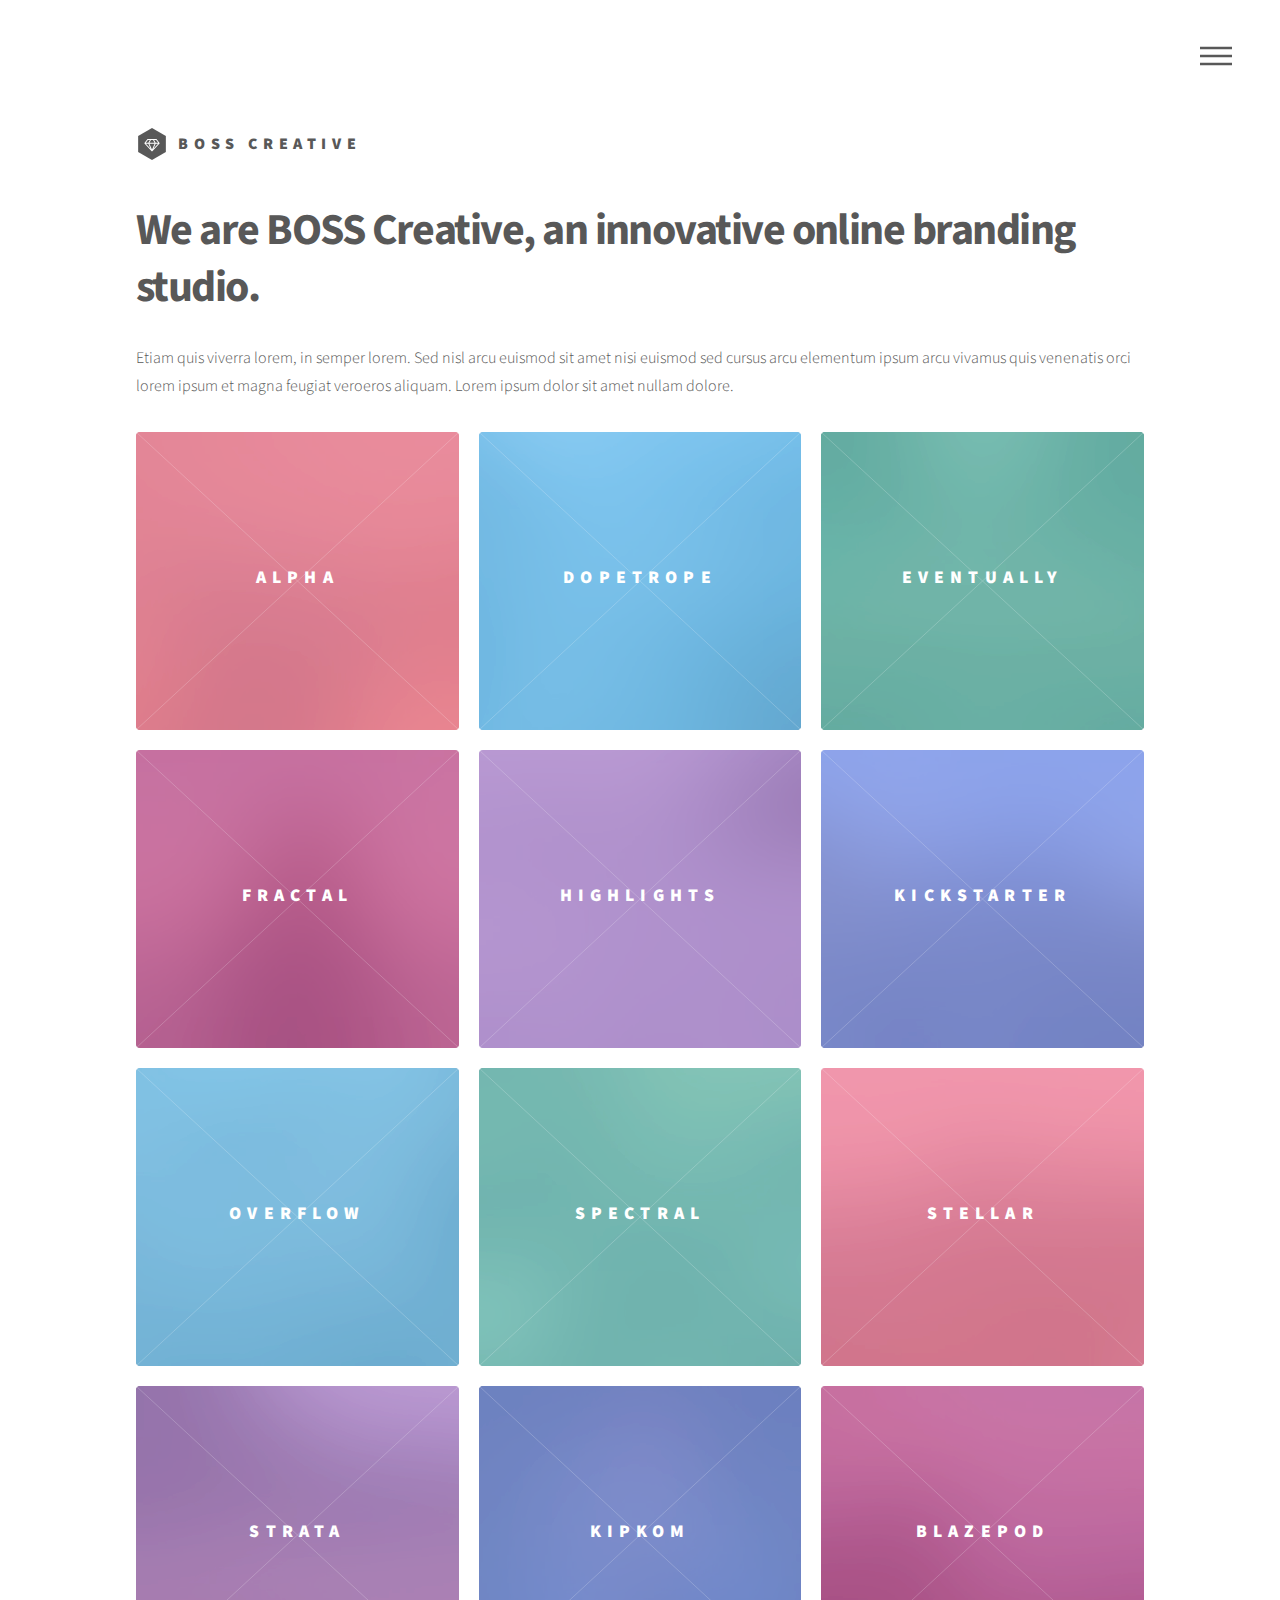
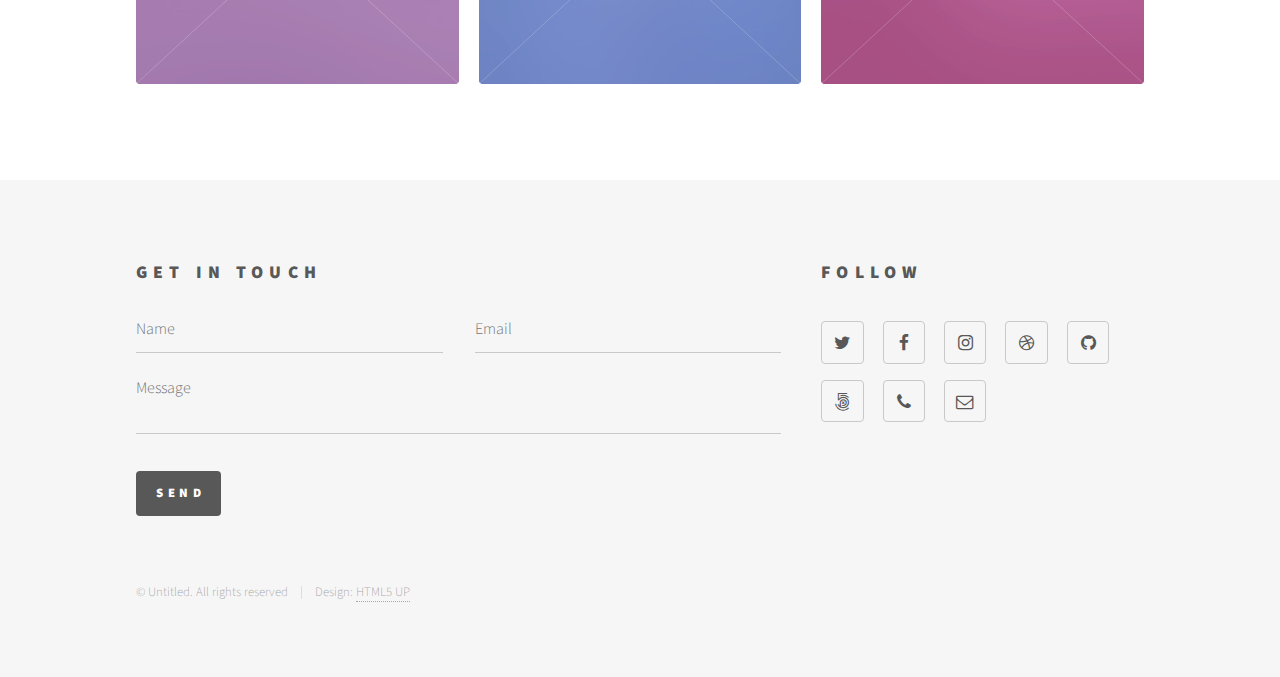
==== public/index.html @ 78ffbe50 "boss" ====
<!DOCTYPE HTML>
<!--
	Phantom by HTML5 UP
	html5up.net | @ajlkn
	Free for personal and commercial use under the CCA 3.0 license (html5up.net/license)
-->
<html>
	<head>
		<title>Phantom by HTML5 UP</title>
		<meta charset="utf-8" />
		<meta name="viewport" content="width=device-width, initial-scale=1" />
		<!--[if lte IE 8]><script src="assets/js/ie/html5shiv.js"></script><![endif]-->
		<link rel="stylesheet" href="assets/css/main.css" />
		<!--[if lte IE 9]><link rel="stylesheet" href="assets/css/ie9.css" /><![endif]-->
		<!--[if lte IE 8]><link rel="stylesheet" href="assets/css/ie8.css" /><![endif]-->
	</head>
	<body>
		<!-- Wrapper -->
			<div id="wrapper">

				<!-- Header -->
					<header id="header">
						<div class="inner">

							<!-- Logo -->
								<a href="index.html" class="logo">
									<span class="symbol"><img src="images/logo.svg" alt="" /></span><span class="title">BOSS Creative</span>
								</a>

							<!-- Nav -->
								<nav>
									<ul>
										<li><a href="#menu">Menu</a></li>
									</ul>
								</nav>

						</div>
					</header>

				<!-- Menu -->
					<nav id="menu">
						<h2>Menu</h2>
						<ul>
							<li><a href="index.html">Home</a></li>
							<li><a href="generic.html">Ipsum veroeros</a></li>
							<li><a href="generic.html">Tempus etiam</a></li>
							<li><a href="generic.html">Consequat dolor</a></li>
							<li><a href="elements.html">Elements</a></li>
						</ul>
					</nav>

				<!-- Main -->
					<div id="main">
						<div class="inner">
							<header>
								<h1>We are BOSS Creative, an innovative online branding studio.</h1>
								<p>Etiam quis viverra lorem, in semper lorem. Sed nisl arcu euismod sit amet nisi euismod sed cursus arcu elementum ipsum arcu vivamus quis venenatis orci lorem ipsum et magna feugiat veroeros aliquam. Lorem ipsum dolor sit amet nullam dolore.</p>
							</header>
							<section class="tiles">
								<article class="style1">
									<span class="image">
										<img src="images/pic01.jpg" alt="" />
									</span>
									<a href="alpha/index.html">
										<h2>Alpha</h2>
										<div class="content">
											<p>Sed nisl arcu euismod sit amet nisi lorem etiam dolor veroeros et feugiat.</p>
										</div>
									</a>
								</article>
								<article class="style2">
									<span class="image">
										<img src="images/pic02.jpg" alt="" />
									</span>
									<a href="dopetrope/index.html">
										<h2>Dopetrope</h2>
										<div class="content">
											<p>Sed nisl arcu euismod sit amet nisi lorem etiam dolor veroeros et feugiat.</p>
										</div>
									</a>
								</article>
								<article class="style3">
									<span class="image">
										<img src="images/pic03.jpg" alt="" />
									</span>
									<a href="eventually/index.html">
										<h2>Eventually</h2>
										<div class="content">
											<p>Sed nisl arcu euismod sit amet nisi lorem etiam dolor veroeros et feugiat.</p>
										</div>
									</a>
								</article>
								<article class="style4">
									<span class="image">
										<img src="images/pic04.jpg" alt="" />
									</span>
									<a href="fractal/index.html">
										<h2>Fractal</h2>
										<div class="content">
											<p>Sed nisl arcu euismod sit amet nisi lorem etiam dolor veroeros et feugiat.</p>
										</div>
									</a>
								</article>
								<article class="style5">
									<span class="image">
										<img src="images/pic05.jpg" alt="" />
									</span>
									<a href="highlights/index.html">
										<h2>Highlights</h2>
										<div class="content">
											<p>Sed nisl arcu euismod sit amet nisi lorem etiam dolor veroeros et feugiat.</p>
										</div>
									</a>
								</article>
								<article class="style6">
									<span class="image">
										<img src="images/pic06.jpg" alt="" />
									</span>
									<a href="jumpstart/index.html">
										<h2>Kickstarter</h2>
										<div class="content">
											<p>Sed nisl arcu euismod sit amet nisi lorem etiam dolor veroeros et feugiat.</p>
										</div>
									</a>
								</article>
								<article class="style2">
									<span class="image">
										<img src="images/pic07.jpg" alt="" />
									</span>
									<a href="overflow/index.html">
										<h2>Overflow</h2>
										<div class="content">
											<p>Sed nisl arcu euismod sit amet nisi lorem etiam dolor veroeros et feugiat.</p>
										</div>
									</a>
								</article>
								<article class="style3">
									<span class="image">
										<img src="images/pic08.jpg" alt="" />
									</span>
									<a href="spectral/index.html">
										<h2>Spectral</h2>
										<div class="content">
											<p>Sed nisl arcu euismod sit amet nisi lorem etiam dolor veroeros et feugiat.</p>
										</div>
									</a>
								</article>
								<article class="style1">
									<span class="image">
										<img src="images/pic09.jpg" alt="" />
									</span>
									<a href="stellar/index.html">
										<h2>Stellar</h2>
										<div class="content">
											<p>Sed nisl arcu euismod sit amet nisi lorem etiam dolor veroeros et feugiat.</p>
										</div>
									</a>
								</article>
								<article class="style5">
									<span class="image">
										<img src="images/pic10.jpg" alt="" />
									</span>
									<a href="strata/index.html">
										<h2>Strata</h2>
										<div class="content">
											<p>Sed nisl arcu euismod sit amet nisi lorem etiam dolor veroeros et feugiat.</p>
										</div>
									</a>
								</article>
								<article class="style6">
									<span class="image">
										<img src="images/pic11.jpg" alt="" />
									</span>
									<a href="http://www.kipkom.com">
										<h2>Kipkom</h2>
										<div class="content">
											<p>Sed nisl arcu euismod sit amet nisi lorem etiam dolor veroeros et feugiat.</p>
										</div>
									</a>
								</article>
								<article class="style4">
									<span class="image">
										<img src="images/pic12.jpg" alt="" />
									</span>
									<a href="http://www.blazepod.com">
										<h2>Blazepod</h2>
										<div class="content">
											<p>Sed nisl arcu euismod sit amet nisi lorem etiam dolor veroeros et feugiat.</p>
										</div>
									</a>
								</article>
							</section>
						</div>
					</div>

				<!-- Footer -->
					<footer id="footer">
						<div class="inner">
							<section>
								<h2>Get in touch</h2>
								<form method="post" action="#">
									<div class="field half first">
										<input type="text" name="name" id="name" placeholder="Name" />
									</div>
									<div class="field half">
										<input type="email" name="email" id="email" placeholder="Email" />
									</div>
									<div class="field">
										<textarea name="message" id="message" placeholder="Message"></textarea>
									</div>
									<ul class="actions">
										<li><input type="submit" value="Send" class="special" /></li>
									</ul>
								</form>
							</section>
							<section>
								<h2>Follow</h2>
								<ul class="icons">
									<li><a href="#" class="icon style2 fa-twitter"><span class="label">Twitter</span></a></li>
									<li><a href="#" class="icon style2 fa-facebook"><span class="label">Facebook</span></a></li>
									<li><a href="#" class="icon style2 fa-instagram"><span class="label">Instagram</span></a></li>
									<li><a href="#" class="icon style2 fa-dribbble"><span class="label">Dribbble</span></a></li>
									<li><a href="#" class="icon style2 fa-github"><span class="label">GitHub</span></a></li>
									<li><a href="#" class="icon style2 fa-500px"><span class="label">500px</span></a></li>
									<li><a href="#" class="icon style2 fa-phone"><span class="label">Phone</span></a></li>
									<li><a href="#" class="icon style2 fa-envelope-o"><span class="label">Email</span></a></li>
								</ul>
							</section>
							<ul class="copyright">
								<li>&copy; Untitled. All rights reserved</li><li>Design: <a href="http://html5up.net">HTML5 UP</a></li>
							</ul>
						</div>
					</footer>

			</div>

		<!-- Scripts -->
			<script src="assets/js/jquery.min.js"></script>
			<script src="assets/js/skel.min.js"></script>
			<script src="assets/js/util.js"></script>
			<!--[if lte IE 8]><script src="assets/js/ie/respond.min.js"></script><![endif]-->
			<script src="assets/js/main.js"></script>

	</body>
</html>
---- public/assets/css/main.css ----
@import url(font-awesome.min.css);
@import url("https://fonts.googleapis.com/css?family=Source+Sans+Pro:300,700,900");

/*
	Phantom by HTML5 UP
	html5up.net | @ajlkn
	Free for personal and commercial use under the CCA 3.0 license (html5up.net/license)
*/

/* Reset */

	html, body, div, span, applet, object, iframe, h1, h2, h3, h4, h5, h6, p, blockquote, pre, a, abbr, acronym, address, big, cite, code, del, dfn, em, img, ins, kbd, q, s, samp, small, strike, strong, sub, sup, tt, var, b, u, i, center, dl, dt, dd, ol, ul, li, fieldset, form, label, legend, table, caption, tbody, tfoot, thead, tr, th, td, article, aside, canvas, details, embed, figure, figcaption, footer, header, hgroup, menu, nav, output, ruby, section, summary, time, mark, audio, video {
		margin: 0;
		padding: 0;
		border: 0;
		font-size: 100%;
		font: inherit;
		vertical-align: baseline;
	}

	article, aside, details, figcaption, figure, footer, header, hgroup, menu, nav, section {
		display: block;
	}

	body {
		line-height: 1;
	}

	ol, ul {
		list-style: none;
	}

	blockquote, q {
		quotes: none;
	}

	blockquote:before, blockquote:after, q:before, q:after {
		content: '';
		content: none;
	}

	table {
		border-collapse: collapse;
		border-spacing: 0;
	}

	body {
		-webkit-text-size-adjust: none;
	}

/* Box Model */

	*, *:before, *:after {
		-moz-box-sizing: border-box;
		-webkit-box-sizing: border-box;
		box-sizing: border-box;
	}

/* Grid */

	.row {
		border-bottom: solid 1px transparent;
		-moz-box-sizing: border-box;
		-webkit-box-sizing: border-box;
		box-sizing: border-box;
	}

	.row > * {
		float: left;
		-moz-box-sizing: border-box;
		-webkit-box-sizing: border-box;
		box-sizing: border-box;
	}

	.row:after, .row:before {
		content: '';
		display: block;
		clear: both;
		height: 0;
	}

	.row.uniform > * > :first-child {
		margin-top: 0;
	}

	.row.uniform > * > :last-child {
		margin-bottom: 0;
	}

	.row.\30 \25 > * {
		padding: 0 0 0 0em;
	}

	.row.\30 \25 {
		margin: 0 0 -1px 0em;
	}

	.row.uniform.\30 \25 > * {
		padding: 0em 0 0 0em;
	}

	.row.uniform.\30 \25 {
		margin: 0em 0 -1px 0em;
	}

	.row > * {
		padding: 0 0 0 2em;
	}

	.row {
		margin: 0 0 -1px -2em;
	}

	.row.uniform > * {
		padding: 2em 0 0 2em;
	}

	.row.uniform {
		margin: -2em 0 -1px -2em;
	}

	.row.\32 00\25 > * {
		padding: 0 0 0 4em;
	}

	.row.\32 00\25 {
		margin: 0 0 -1px -4em;
	}

	.row.uniform.\32 00\25 > * {
		padding: 4em 0 0 4em;
	}

	.row.uniform.\32 00\25 {
		margin: -4em 0 -1px -4em;
	}

	.row.\31 50\25 > * {
		padding: 0 0 0 3em;
	}

	.row.\31 50\25 {
		margin: 0 0 -1px -3em;
	}

	.row.uniform.\31 50\25 > * {
		padding: 3em 0 0 3em;
	}

	.row.uniform.\31 50\25 {
		margin: -3em 0 -1px -3em;
	}

	.row.\35 0\25 > * {
		padding: 0 0 0 1em;
	}

	.row.\35 0\25 {
		margin: 0 0 -1px -1em;
	}

	.row.uniform.\35 0\25 > * {
		padding: 1em 0 0 1em;
	}

	.row.uniform.\35 0\25 {
		margin: -1em 0 -1px -1em;
	}

	.row.\32 5\25 > * {
		padding: 0 0 0 0.5em;
	}

	.row.\32 5\25 {
		margin: 0 0 -1px -0.5em;
	}

	.row.uniform.\32 5\25 > * {
		padding: 0.5em 0 0 0.5em;
	}

	.row.uniform.\32 5\25 {
		margin: -0.5em 0 -1px -0.5em;
	}

	.\31 2u, .\31 2u\24 {
		width: 100%;
		clear: none;
		margin-left: 0;
	}

	.\31 1u, .\31 1u\24 {
		width: 91.6666666667%;
		clear: none;
		margin-left: 0;
	}

	.\31 0u, .\31 0u\24 {
		width: 83.3333333333%;
		clear: none;
		margin-left: 0;
	}

	.\39 u, .\39 u\24 {
		width: 75%;
		clear: none;
		margin-left: 0;
	}

	.\38 u, .\38 u\24 {
		width: 66.6666666667%;
		clear: none;
		margin-left: 0;
	}

	.\37 u, .\37 u\24 {
		width: 58.3333333333%;
		clear: none;
		margin-left: 0;
	}

	.\36 u, .\36 u\24 {
		width: 50%;
		clear: none;
		margin-left: 0;
	}

	.\35 u, .\35 u\24 {
		width: 41.6666666667%;
		clear: none;
		margin-left: 0;
	}

	.\34 u, .\34 u\24 {
		width: 33.3333333333%;
		clear: none;
		margin-left: 0;
	}

	.\33 u, .\33 u\24 {
		width: 25%;
		clear: none;
		margin-left: 0;
	}

	.\32 u, .\32 u\24 {
		width: 16.6666666667%;
		clear: none;
		margin-left: 0;
	}

	.\31 u, .\31 u\24 {
		width: 8.3333333333%;
		clear: none;
		margin-left: 0;
	}

	.\31 2u\24 + *,
	.\31 1u\24 + *,
	.\31 0u\24 + *,
	.\39 u\24 + *,
	.\38 u\24 + *,
	.\37 u\24 + *,
	.\36 u\24 + *,
	.\35 u\24 + *,
	.\34 u\24 + *,
	.\33 u\24 + *,
	.\32 u\24 + *,
	.\31 u\24 + * {
		clear: left;
	}

	.\-11u {
		margin-left: 91.66667%;
	}

	.\-10u {
		margin-left: 83.33333%;
	}

	.\-9u {
		margin-left: 75%;
	}

	.\-8u {
		margin-left: 66.66667%;
	}

	.\-7u {
		margin-left: 58.33333%;
	}

	.\-6u {
		margin-left: 50%;
	}

	.\-5u {
		margin-left: 41.66667%;
	}

	.\-4u {
		margin-left: 33.33333%;
	}

	.\-3u {
		margin-left: 25%;
	}

	.\-2u {
		margin-left: 16.66667%;
	}

	.\-1u {
		margin-left: 8.33333%;
	}

	@media screen and (max-width: 1680px) {

		.row > * {
			padding: 0 0 0 2em;
		}

		.row {
			margin: 0 0 -1px -2em;
		}

		.row.uniform > * {
			padding: 2em 0 0 2em;
		}

		.row.uniform {
			margin: -2em 0 -1px -2em;
		}

		.row.\32 00\25 > * {
			padding: 0 0 0 4em;
		}

		.row.\32 00\25 {
			margin: 0 0 -1px -4em;
		}

		.row.uniform.\32 00\25 > * {
			padding: 4em 0 0 4em;
		}

		.row.uniform.\32 00\25 {
			margin: -4em 0 -1px -4em;
		}

		.row.\31 50\25 > * {
			padding: 0 0 0 3em;
		}

		.row.\31 50\25 {
			margin: 0 0 -1px -3em;
		}

		.row.uniform.\31 50\25 > * {
			padding: 3em 0 0 3em;
		}

		.row.uniform.\31 50\25 {
			margin: -3em 0 -1px -3em;
		}

		.row.\35 0\25 > * {
			padding: 0 0 0 1em;
		}

		.row.\35 0\25 {
			margin: 0 0 -1px -1em;
		}

		.row.uniform.\35 0\25 > * {
			padding: 1em 0 0 1em;
		}

		.row.uniform.\35 0\25 {
			margin: -1em 0 -1px -1em;
		}

		.row.\32 5\25 > * {
			padding: 0 0 0 0.5em;
		}

		.row.\32 5\25 {
			margin: 0 0 -1px -0.5em;
		}

		.row.uniform.\32 5\25 > * {
			padding: 0.5em 0 0 0.5em;
		}

		.row.uniform.\32 5\25 {
			margin: -0.5em 0 -1px -0.5em;
		}

		.\31 2u\28xlarge\29, .\31 2u\24\28xlarge\29 {
			width: 100%;
			clear: none;
			margin-left: 0;
		}

		.\31 1u\28xlarge\29, .\31 1u\24\28xlarge\29 {
			width: 91.6666666667%;
			clear: none;
			margin-left: 0;
		}

		.\31 0u\28xlarge\29, .\31 0u\24\28xlarge\29 {
			width: 83.3333333333%;
			clear: none;
			margin-left: 0;
		}

		.\39 u\28xlarge\29, .\39 u\24\28xlarge\29 {
			width: 75%;
			clear: none;
			margin-left: 0;
		}

		.\38 u\28xlarge\29, .\38 u\24\28xlarge\29 {
			width: 66.6666666667%;
			clear: none;
			margin-left: 0;
		}

		.\37 u\28xlarge\29, .\37 u\24\28xlarge\29 {
			width: 58.3333333333%;
			clear: none;
			margin-left: 0;
		}

		.\36 u\28xlarge\29, .\36 u\24\28xlarge\29 {
			width: 50%;
			clear: none;
			margin-left: 0;
		}

		.\35 u\28xlarge\29, .\35 u\24\28xlarge\29 {
			width: 41.6666666667%;
			clear: none;
			margin-left: 0;
		}

		.\34 u\28xlarge\29, .\34 u\24\28xlarge\29 {
			width: 33.3333333333%;
			clear: none;
			margin-left: 0;
		}

		.\33 u\28xlarge\29, .\33 u\24\28xlarge\29 {
			width: 25%;
			clear: none;
			margin-left: 0;
		}

		.\32 u\28xlarge\29, .\32 u\24\28xlarge\29 {
			width: 16.6666666667%;
			clear: none;
			margin-left: 0;
		}

		.\31 u\28xlarge\29, .\31 u\24\28xlarge\29 {
			width: 8.3333333333%;
			clear: none;
			margin-left: 0;
		}

		.\31 2u\24\28xlarge\29 + *,
		.\31 1u\24\28xlarge\29 + *,
		.\31 0u\24\28xlarge\29 + *,
		.\39 u\24\28xlarge\29 + *,
		.\38 u\24\28xlarge\29 + *,
		.\37 u\24\28xlarge\29 + *,
		.\36 u\24\28xlarge\29 + *,
		.\35 u\24\28xlarge\29 + *,
		.\34 u\24\28xlarge\29 + *,
		.\33 u\24\28xlarge\29 + *,
		.\32 u\24\28xlarge\29 + *,
		.\31 u\24\28xlarge\29 + * {
			clear: left;
		}

		.\-11u\28xlarge\29 {
			margin-left: 91.66667%;
		}

		.\-10u\28xlarge\29 {
			margin-left: 83.33333%;
		}

		.\-9u\28xlarge\29 {
			margin-left: 75%;
		}

		.\-8u\28xlarge\29 {
			margin-left: 66.66667%;
		}

		.\-7u\28xlarge\29 {
			margin-left: 58.33333%;
		}

		.\-6u\28xlarge\29 {
			margin-left: 50%;
		}

		.\-5u\28xlarge\29 {
			margin-left: 41.66667%;
		}

		.\-4u\28xlarge\29 {
			margin-left: 33.33333%;
		}

		.\-3u\28xlarge\29 {
			margin-left: 25%;
		}

		.\-2u\28xlarge\29 {
			margin-left: 16.66667%;
		}

		.\-1u\28xlarge\29 {
			margin-left: 8.33333%;
		}

	}

	@media screen and (max-width: 1280px) {

		.row > * {
			padding: 0 0 0 2em;
		}

		.row {
			margin: 0 0 -1px -2em;
		}

		.row.uniform > * {
			padding: 2em 0 0 2em;
		}

		.row.uniform {
			margin: -2em 0 -1px -2em;
		}

		.row.\32 00\25 > * {
			padding: 0 0 0 4em;
		}

		.row.\32 00\25 {
			margin: 0 0 -1px -4em;
		}

		.row.uniform.\32 00\25 > * {
			padding: 4em 0 0 4em;
		}

		.row.uniform.\32 00\25 {
			margin: -4em 0 -1px -4em;
		}

		.row.\31 50\25 > * {
			padding: 0 0 0 3em;
		}

		.row.\31 50\25 {
			margin: 0 0 -1px -3em;
		}

		.row.uniform.\31 50\25 > * {
			padding: 3em 0 0 3em;
		}

		.row.uniform.\31 50\25 {
			margin: -3em 0 -1px -3em;
		}

		.row.\35 0\25 > * {
			padding: 0 0 0 1em;
		}

		.row.\35 0\25 {
			margin: 0 0 -1px -1em;
		}

		.row.uniform.\35 0\25 > * {
			padding: 1em 0 0 1em;
		}

		.row.uniform.\35 0\25 {
			margin: -1em 0 -1px -1em;
		}

		.row.\32 5\25 > * {
			padding: 0 0 0 0.5em;
		}

		.row.\32 5\25 {
			margin: 0 0 -1px -0.5em;
		}

		.row.uniform.\32 5\25 > * {
			padding: 0.5em 0 0 0.5em;
		}

		.row.uniform.\32 5\25 {
			margin: -0.5em 0 -1px -0.5em;
		}

		.\31 2u\28large\29, .\31 2u\24\28large\29 {
			width: 100%;
			clear: none;
			margin-left: 0;
		}

		.\31 1u\28large\29, .\31 1u\24\28large\29 {
			width: 91.6666666667%;
			clear: none;
			margin-left: 0;
		}

		.\31 0u\28large\29, .\31 0u\24\28large\29 {
			width: 83.3333333333%;
			clear: none;
			margin-left: 0;
		}

		.\39 u\28large\29, .\39 u\24\28large\29 {
			width: 75%;
			clear: none;
			margin-left: 0;
		}

		.\38 u\28large\29, .\38 u\24\28large\29 {
			width: 66.6666666667%;
			clear: none;
			margin-left: 0;
		}

		.\37 u\28large\29, .\37 u\24\28large\29 {
			width: 58.3333333333%;
			clear: none;
			margin-left: 0;
		}

		.\36 u\28large\29, .\36 u\24\28large\29 {
			width: 50%;
			clear: none;
			margin-left: 0;
		}

		.\35 u\28large\29, .\35 u\24\28large\29 {
			width: 41.6666666667%;
			clear: none;
			margin-left: 0;
		}

		.\34 u\28large\29, .\34 u\24\28large\29 {
			width: 33.3333333333%;
			clear: none;
			margin-left: 0;
		}

		.\33 u\28large\29, .\33 u\24\28large\29 {
			width: 25%;
			clear: none;
			margin-left: 0;
		}

		.\32 u\28large\29, .\32 u\24\28large\29 {
			width: 16.6666666667%;
			clear: none;
			margin-left: 0;
		}

		.\31 u\28large\29, .\31 u\24\28large\29 {
			width: 8.3333333333%;
			clear: none;
			margin-left: 0;
		}

		.\31 2u\24\28large\29 + *,
		.\31 1u\24\28large\29 + *,
		.\31 0u\24\28large\29 + *,
		.\39 u\24\28large\29 + *,
		.\38 u\24\28large\29 + *,
		.\37 u\24\28large\29 + *,
		.\36 u\24\28large\29 + *,
		.\35 u\24\28large\29 + *,
		.\34 u\24\28large\29 + *,
		.\33 u\24\28large\29 + *,
		.\32 u\24\28large\29 + *,
		.\31 u\24\28large\29 + * {
			clear: left;
		}

		.\-11u\28large\29 {
			margin-left: 91.66667%;
		}

		.\-10u\28large\29 {
			margin-left: 83.33333%;
		}

		.\-9u\28large\29 {
			margin-left: 75%;
		}

		.\-8u\28large\29 {
			margin-left: 66.66667%;
		}

		.\-7u\28large\29 {
			margin-left: 58.33333%;
		}

		.\-6u\28large\29 {
			margin-left: 50%;
		}

		.\-5u\28large\29 {
			margin-left: 41.66667%;
		}

		.\-4u\28large\29 {
			margin-left: 33.33333%;
		}

		.\-3u\28large\29 {
			margin-left: 25%;
		}

		.\-2u\28large\29 {
			margin-left: 16.66667%;
		}

		.\-1u\28large\29 {
			margin-left: 8.33333%;
		}

	}

	@media screen and (max-width: 980px) {

		.row > * {
			padding: 0 0 0 1.5em;
		}

		.row {
			margin: 0 0 -1px -1.5em;
		}

		.row.uniform > * {
			padding: 1.5em 0 0 1.5em;
		}

		.row.uniform {
			margin: -1.5em 0 -1px -1.5em;
		}

		.row.\32 00\25 > * {
			padding: 0 0 0 3em;
		}

		.row.\32 00\25 {
			margin: 0 0 -1px -3em;
		}

		.row.uniform.\32 00\25 > * {
			padding: 3em 0 0 3em;
		}

		.row.uniform.\32 00\25 {
			margin: -3em 0 -1px -3em;
		}

		.row.\31 50\25 > * {
			padding: 0 0 0 2.25em;
		}

		.row.\31 50\25 {
			margin: 0 0 -1px -2.25em;
		}

		.row.uniform.\31 50\25 > * {
			padding: 2.25em 0 0 2.25em;
		}

		.row.uniform.\31 50\25 {
			margin: -2.25em 0 -1px -2.25em;
		}

		.row.\35 0\25 > * {
			padding: 0 0 0 0.75em;
		}

		.row.\35 0\25 {
			margin: 0 0 -1px -0.75em;
		}

		.row.uniform.\35 0\25 > * {
			padding: 0.75em 0 0 0.75em;
		}

		.row.uniform.\35 0\25 {
			margin: -0.75em 0 -1px -0.75em;
		}

		.row.\32 5\25 > * {
			padding: 0 0 0 0.375em;
		}

		.row.\32 5\25 {
			margin: 0 0 -1px -0.375em;
		}

		.row.uniform.\32 5\25 > * {
			padding: 0.375em 0 0 0.375em;
		}

		.row.uniform.\32 5\25 {
			margin: -0.375em 0 -1px -0.375em;
		}

		.\31 2u\28medium\29, .\31 2u\24\28medium\29 {
			width: 100%;
			clear: none;
			margin-left: 0;
		}

		.\31 1u\28medium\29, .\31 1u\24\28medium\29 {
			width: 91.6666666667%;
			clear: none;
			margin-left: 0;
		}

		.\31 0u\28medium\29, .\31 0u\24\28medium\29 {
			width: 83.3333333333%;
			clear: none;
			margin-left: 0;
		}

		.\39 u\28medium\29, .\39 u\24\28medium\29 {
			width: 75%;
			clear: none;
			margin-left: 0;
		}

		.\38 u\28medium\29, .\38 u\24\28medium\29 {
			width: 66.6666666667%;
			clear: none;
			margin-left: 0;
		}

		.\37 u\28medium\29, .\37 u\24\28medium\29 {
			width: 58.3333333333%;
			clear: none;
			margin-left: 0;
		}

		.\36 u\28medium\29, .\36 u\24\28medium\29 {
			width: 50%;
			clear: none;
			margin-left: 0;
		}

		.\35 u\28medium\29, .\35 u\24\28medium\29 {
			width: 41.6666666667%;
			clear: none;
			margin-left: 0;
		}

		.\34 u\28medium\29, .\34 u\24\28medium\29 {
			width: 33.3333333333%;
			clear: none;
			margin-left: 0;
		}

		.\33 u\28medium\29, .\33 u\24\28medium\29 {
			width: 25%;
			clear: none;
			margin-left: 0;
		}

		.\32 u\28medium\29, .\32 u\24\28medium\29 {
			width: 16.6666666667%;
			clear: none;
			margin-left: 0;
		}

		.\31 u\28medium\29, .\31 u\24\28medium\29 {
			width: 8.3333333333%;
			clear: none;
			margin-left: 0;
		}

		.\31 2u\24\28medium\29 + *,
		.\31 1u\24\28medium\29 + *,
		.\31 0u\24\28medium\29 + *,
		.\39 u\24\28medium\29 + *,
		.\38 u\24\28medium\29 + *,
		.\37 u\24\28medium\29 + *,
		.\36 u\24\28medium\29 + *,
		.\35 u\24\28medium\29 + *,
		.\34 u\24\28medium\29 + *,
		.\33 u\24\28medium\29 + *,
		.\32 u\24\28medium\29 + *,
		.\31 u\24\28medium\29 + * {
			clear: left;
		}

		.\-11u\28medium\29 {
			margin-left: 91.66667%;
		}

		.\-10u\28medium\29 {
			margin-left: 83.33333%;
		}

		.\-9u\28medium\29 {
			margin-left: 75%;
		}

		.\-8u\28medium\29 {
			margin-left: 66.66667%;
		}

		.\-7u\28medium\29 {
			margin-left: 58.33333%;
		}

		.\-6u\28medium\29 {
			margin-left: 50%;
		}

		.\-5u\28medium\29 {
			margin-left: 41.66667%;
		}

		.\-4u\28medium\29 {
			margin-left: 33.33333%;
		}

		.\-3u\28medium\29 {
			margin-left: 25%;
		}

		.\-2u\28medium\29 {
			margin-left: 16.66667%;
		}

		.\-1u\28medium\29 {
			margin-left: 8.33333%;
		}

	}

	@media screen and (max-width: 736px) {

		.row > * {
			padding: 0 0 0 1em;
		}

		.row {
			margin: 0 0 -1px -1em;
		}

		.row.uniform > * {
			padding: 1em 0 0 1em;
		}

		.row.uniform {
			margin: -1em 0 -1px -1em;
		}

		.row.\32 00\25 > * {
			padding: 0 0 0 2em;
		}

		.row.\32 00\25 {
			margin: 0 0 -1px -2em;
		}

		.row.uniform.\32 00\25 > * {
			padding: 2em 0 0 2em;
		}

		.row.uniform.\32 00\25 {
			margin: -2em 0 -1px -2em;
		}

		.row.\31 50\25 > * {
			padding: 0 0 0 1.5em;
		}

		.row.\31 50\25 {
			margin: 0 0 -1px -1.5em;
		}

		.row.uniform.\31 50\25 > * {
			padding: 1.5em 0 0 1.5em;
		}

		.row.uniform.\31 50\25 {
			margin: -1.5em 0 -1px -1.5em;
		}

		.row.\35 0\25 > * {
			padding: 0 0 0 0.5em;
		}

		.row.\35 0\25 {
			margin: 0 0 -1px -0.5em;
		}

		.row.uniform.\35 0\25 > * {
			padding: 0.5em 0 0 0.5em;
		}

		.row.uniform.\35 0\25 {
			margin: -0.5em 0 -1px -0.5em;
		}

		.row.\32 5\25 > * {
			padding: 0 0 0 0.25em;
		}

		.row.\32 5\25 {
			margin: 0 0 -1px -0.25em;
		}

		.row.uniform.\32 5\25 > * {
			padding: 0.25em 0 0 0.25em;
		}

		.row.uniform.\32 5\25 {
			margin: -0.25em 0 -1px -0.25em;
		}

		.\31 2u\28small\29, .\31 2u\24\28small\29 {
			width: 100%;
			clear: none;
			margin-left: 0;
		}

		.\31 1u\28small\29, .\31 1u\24\28small\29 {
			width: 91.6666666667%;
			clear: none;
			margin-left: 0;
		}

		.\31 0u\28small\29, .\31 0u\24\28small\29 {
			width: 83.3333333333%;
			clear: none;
			margin-left: 0;
		}

		.\39 u\28small\29, .\39 u\24\28small\29 {
			width: 75%;
			clear: none;
			margin-left: 0;
		}

		.\38 u\28small\29, .\38 u\24\28small\29 {
			width: 66.6666666667%;
			clear: none;
			margin-left: 0;
		}

		.\37 u\28small\29, .\37 u\24\28small\29 {
			width: 58.3333333333%;
			clear: none;
			margin-left: 0;
		}

		.\36 u\28small\29, .\36 u\24\28small\29 {
			width: 50%;
			clear: none;
			margin-left: 0;
		}

		.\35 u\28small\29, .\35 u\24\28small\29 {
			width: 41.6666666667%;
			clear: none;
			margin-left: 0;
		}

		.\34 u\28small\29, .\34 u\24\28small\29 {
			width: 33.3333333333%;
			clear: none;
			margin-left: 0;
		}

		.\33 u\28small\29, .\33 u\24\28small\29 {
			width: 25%;
			clear: none;
			margin-left: 0;
		}

		.\32 u\28small\29, .\32 u\24\28small\29 {
			width: 16.6666666667%;
			clear: none;
			margin-left: 0;
		}

		.\31 u\28small\29, .\31 u\24\28small\29 {
			width: 8.3333333333%;
			clear: none;
			margin-left: 0;
		}

		.\31 2u\24\28small\29 + *,
		.\31 1u\24\28small\29 + *,
		.\31 0u\24\28small\29 + *,
		.\39 u\24\28small\29 + *,
		.\38 u\24\28small\29 + *,
		.\37 u\24\28small\29 + *,
		.\36 u\24\28small\29 + *,
		.\35 u\24\28small\29 + *,
		.\34 u\24\28small\29 + *,
		.\33 u\24\28small\29 + *,
		.\32 u\24\28small\29 + *,
		.\31 u\24\28small\29 + * {
			clear: left;
		}

		.\-11u\28small\29 {
			margin-left: 91.66667%;
		}

		.\-10u\28small\29 {
			margin-left: 83.33333%;
		}

		.\-9u\28small\29 {
			margin-left: 75%;
		}

		.\-8u\28small\29 {
			margin-left: 66.66667%;
		}

		.\-7u\28small\29 {
			margin-left: 58.33333%;
		}

		.\-6u\28small\29 {
			margin-left: 50%;
		}

		.\-5u\28small\29 {
			margin-left: 41.66667%;
		}

		.\-4u\28small\29 {
			margin-left: 33.33333%;
		}

		.\-3u\28small\29 {
			margin-left: 25%;
		}

		.\-2u\28small\29 {
			margin-left: 16.66667%;
		}

		.\-1u\28small\29 {
			margin-left: 8.33333%;
		}

	}

	@media screen and (max-width: 480px) {

		.row > * {
			padding: 0 0 0 1em;
		}

		.row {
			margin: 0 0 -1px -1em;
		}

		.row.uniform > * {
			padding: 1em 0 0 1em;
		}

		.row.uniform {
			margin: -1em 0 -1px -1em;
		}

		.row.\32 00\25 > * {
			padding: 0 0 0 2em;
		}

		.row.\32 00\25 {
			margin: 0 0 -1px -2em;
		}

		.row.uniform.\32 00\25 > * {
			padding: 2em 0 0 2em;
		}

		.row.uniform.\32 00\25 {
			margin: -2em 0 -1px -2em;
		}

		.row.\31 50\25 > * {
			padding: 0 0 0 1.5em;
		}

		.row.\31 50\25 {
			margin: 0 0 -1px -1.5em;
		}

		.row.uniform.\31 50\25 > * {
			padding: 1.5em 0 0 1.5em;
		}

		.row.uniform.\31 50\25 {
			margin: -1.5em 0 -1px -1.5em;
		}

		.row.\35 0\25 > * {
			padding: 0 0 0 0.5em;
		}

		.row.\35 0\25 {
			margin: 0 0 -1px -0.5em;
		}

		.row.uniform.\35 0\25 > * {
			padding: 0.5em 0 0 0.5em;
		}

		.row.uniform.\35 0\25 {
			margin: -0.5em 0 -1px -0.5em;
		}

		.row.\32 5\25 > * {
			padding: 0 0 0 0.25em;
		}

		.row.\32 5\25 {
			margin: 0 0 -1px -0.25em;
		}

		.row.uniform.\32 5\25 > * {
			padding: 0.25em 0 0 0.25em;
		}

		.row.uniform.\32 5\25 {
			margin: -0.25em 0 -1px -0.25em;
		}

		.\31 2u\28xsmall\29, .\31 2u\24\28xsmall\29 {
			width: 100%;
			clear: none;
			margin-left: 0;
		}

		.\31 1u\28xsmall\29, .\31 1u\24\28xsmall\29 {
			width: 91.6666666667%;
			clear: none;
			margin-left: 0;
		}

		.\31 0u\28xsmall\29, .\31 0u\24\28xsmall\29 {
			width: 83.3333333333%;
			clear: none;
			margin-left: 0;
		}

		.\39 u\28xsmall\29, .\39 u\24\28xsmall\29 {
			width: 75%;
			clear: none;
			margin-left: 0;
		}

		.\38 u\28xsmall\29, .\38 u\24\28xsmall\29 {
			width: 66.6666666667%;
			clear: none;
			margin-left: 0;
		}

		.\37 u\28xsmall\29, .\37 u\24\28xsmall\29 {
			width: 58.3333333333%;
			clear: none;
			margin-left: 0;
		}

		.\36 u\28xsmall\29, .\36 u\24\28xsmall\29 {
			width: 50%;
			clear: none;
			margin-left: 0;
		}

		.\35 u\28xsmall\29, .\35 u\24\28xsmall\29 {
			width: 41.6666666667%;
			clear: none;
			margin-left: 0;
		}

		.\34 u\28xsmall\29, .\34 u\24\28xsmall\29 {
			width: 33.3333333333%;
			clear: none;
			margin-left: 0;
		}

		.\33 u\28xsmall\29, .\33 u\24\28xsmall\29 {
			width: 25%;
			clear: none;
			margin-left: 0;
		}

		.\32 u\28xsmall\29, .\32 u\24\28xsmall\29 {
			width: 16.6666666667%;
			clear: none;
			margin-left: 0;
		}

		.\31 u\28xsmall\29, .\31 u\24\28xsmall\29 {
			width: 8.3333333333%;
			clear: none;
			margin-left: 0;
		}

		.\31 2u\24\28xsmall\29 + *,
		.\31 1u\24\28xsmall\29 + *,
		.\31 0u\24\28xsmall\29 + *,
		.\39 u\24\28xsmall\29 + *,
		.\38 u\24\28xsmall\29 + *,
		.\37 u\24\28xsmall\29 + *,
		.\36 u\24\28xsmall\29 + *,
		.\35 u\24\28xsmall\29 + *,
		.\34 u\24\28xsmall\29 + *,
		.\33 u\24\28xsmall\29 + *,
		.\32 u\24\28xsmall\29 + *,
		.\31 u\24\28xsmall\29 + * {
			clear: left;
		}

		.\-11u\28xsmall\29 {
			margin-left: 91.66667%;
		}

		.\-10u\28xsmall\29 {
			margin-left: 83.33333%;
		}

		.\-9u\28xsmall\29 {
			margin-left: 75%;
		}

		.\-8u\28xsmall\29 {
			margin-left: 66.66667%;
		}

		.\-7u\28xsmall\29 {
			margin-left: 58.33333%;
		}

		.\-6u\28xsmall\29 {
			margin-left: 50%;
		}

		.\-5u\28xsmall\29 {
			margin-left: 41.66667%;
		}

		.\-4u\28xsmall\29 {
			margin-left: 33.33333%;
		}

		.\-3u\28xsmall\29 {
			margin-left: 25%;
		}

		.\-2u\28xsmall\29 {
			margin-left: 16.66667%;
		}

		.\-1u\28xsmall\29 {
			margin-left: 8.33333%;
		}

	}

	@media screen and (max-width: 360px) {

		.row > * {
			padding: 0 0 0 1em;
		}

		.row {
			margin: 0 0 -1px -1em;
		}

		.row.uniform > * {
			padding: 1em 0 0 1em;
		}

		.row.uniform {
			margin: -1em 0 -1px -1em;
		}

		.row.\32 00\25 > * {
			padding: 0 0 0 2em;
		}

		.row.\32 00\25 {
			margin: 0 0 -1px -2em;
		}

		.row.uniform.\32 00\25 > * {
			padding: 2em 0 0 2em;
		}

		.row.uniform.\32 00\25 {
			margin: -2em 0 -1px -2em;
		}

		.row.\31 50\25 > * {
			padding: 0 0 0 1.5em;
		}

		.row.\31 50\25 {
			margin: 0 0 -1px -1.5em;
		}

		.row.uniform.\31 50\25 > * {
			padding: 1.5em 0 0 1.5em;
		}

		.row.uniform.\31 50\25 {
			margin: -1.5em 0 -1px -1.5em;
		}

		.row.\35 0\25 > * {
			padding: 0 0 0 0.5em;
		}

		.row.\35 0\25 {
			margin: 0 0 -1px -0.5em;
		}

		.row.uniform.\35 0\25 > * {
			padding: 0.5em 0 0 0.5em;
		}

		.row.uniform.\35 0\25 {
			margin: -0.5em 0 -1px -0.5em;
		}

		.row.\32 5\25 > * {
			padding: 0 0 0 0.25em;
		}

		.row.\32 5\25 {
			margin: 0 0 -1px -0.25em;
		}

		.row.uniform.\32 5\25 > * {
			padding: 0.25em 0 0 0.25em;
		}

		.row.uniform.\32 5\25 {
			margin: -0.25em 0 -1px -0.25em;
		}

		.\31 2u\28xxsmall\29, .\31 2u\24\28xxsmall\29 {
			width: 100%;
			clear: none;
			margin-left: 0;
		}

		.\31 1u\28xxsmall\29, .\31 1u\24\28xxsmall\29 {
			width: 91.6666666667%;
			clear: none;
			margin-left: 0;
		}

		.\31 0u\28xxsmall\29, .\31 0u\24\28xxsmall\29 {
			width: 83.3333333333%;
			clear: none;
			margin-left: 0;
		}

		.\39 u\28xxsmall\29, .\39 u\24\28xxsmall\29 {
			width: 75%;
			clear: none;
			margin-left: 0;
		}

		.\38 u\28xxsmall\29, .\38 u\24\28xxsmall\29 {
			width: 66.6666666667%;
			clear: none;
			margin-left: 0;
		}

		.\37 u\28xxsmall\29, .\37 u\24\28xxsmall\29 {
			width: 58.3333333333%;
			clear: none;
			margin-left: 0;
		}

		.\36 u\28xxsmall\29, .\36 u\24\28xxsmall\29 {
			width: 50%;
			clear: none;
			margin-left: 0;
		}

		.\35 u\28xxsmall\29, .\35 u\24\28xxsmall\29 {
			width: 41.6666666667%;
			clear: none;
			margin-left: 0;
		}

		.\34 u\28xxsmall\29, .\34 u\24\28xxsmall\29 {
			width: 33.3333333333%;
			clear: none;
			margin-left: 0;
		}

		.\33 u\28xxsmall\29, .\33 u\24\28xxsmall\29 {
			width: 25%;
			clear: none;
			margin-left: 0;
		}

		.\32 u\28xxsmall\29, .\32 u\24\28xxsmall\29 {
			width: 16.6666666667%;
			clear: none;
			margin-left: 0;
		}

		.\31 u\28xxsmall\29, .\31 u\24\28xxsmall\29 {
			width: 8.3333333333%;
			clear: none;
			margin-left: 0;
		}

		.\31 2u\24\28xxsmall\29 + *,
		.\31 1u\24\28xxsmall\29 + *,
		.\31 0u\24\28xxsmall\29 + *,
		.\39 u\24\28xxsmall\29 + *,
		.\38 u\24\28xxsmall\29 + *,
		.\37 u\24\28xxsmall\29 + *,
		.\36 u\24\28xxsmall\29 + *,
		.\35 u\24\28xxsmall\29 + *,
		.\34 u\24\28xxsmall\29 + *,
		.\33 u\24\28xxsmall\29 + *,
		.\32 u\24\28xxsmall\29 + *,
		.\31 u\24\28xxsmall\29 + * {
			clear: left;
		}

		.\-11u\28xxsmall\29 {
			margin-left: 91.66667%;
		}

		.\-10u\28xxsmall\29 {
			margin-left: 83.33333%;
		}

		.\-9u\28xxsmall\29 {
			margin-left: 75%;
		}

		.\-8u\28xxsmall\29 {
			margin-left: 66.66667%;
		}

		.\-7u\28xxsmall\29 {
			margin-left: 58.33333%;
		}

		.\-6u\28xxsmall\29 {
			margin-left: 50%;
		}

		.\-5u\28xxsmall\29 {
			margin-left: 41.66667%;
		}

		.\-4u\28xxsmall\29 {
			margin-left: 33.33333%;
		}

		.\-3u\28xxsmall\29 {
			margin-left: 25%;
		}

		.\-2u\28xxsmall\29 {
			margin-left: 16.66667%;
		}

		.\-1u\28xxsmall\29 {
			margin-left: 8.33333%;
		}

	}

/* Basic */

	@-ms-viewport {
		width: device-width;
	}

	body {
		-ms-overflow-style: scrollbar;
	}

	@media screen and (max-width: 480px) {

		html, body {
			min-width: 320px;
		}

	}

	body {
		background: #ffffff;
	}

		body.is-loading *, body.is-loading *:before, body.is-loading *:after {
			-moz-animation: none !important;
			-webkit-animation: none !important;
			-ms-animation: none !important;
			animation: none !important;
			-moz-transition: none !important;
			-webkit-transition: none !important;
			-ms-transition: none !important;
			transition: none !important;
		}

/* Type */

	body, input, select, textarea {
		color: #585858;
		font-family: "Source Sans Pro", Helvetica, sans-serif;
		font-size: 16pt;
		font-weight: 300;
		line-height: 1.75;
	}

		@media screen and (max-width: 1680px) {

			body, input, select, textarea {
				font-size: 14pt;
			}

		}

		@media screen and (max-width: 1280px) {

			body, input, select, textarea {
				font-size: 12pt;
			}

		}

	a {
		-moz-transition: border-bottom-color 0.2s ease, color 0.2s ease;
		-webkit-transition: border-bottom-color 0.2s ease, color 0.2s ease;
		-ms-transition: border-bottom-color 0.2s ease, color 0.2s ease;
		transition: border-bottom-color 0.2s ease, color 0.2s ease;
		text-decoration: none;
		color: #585858;
		border-bottom: dotted 1px rgba(88, 88, 88, 0.5);
	}

		a:hover {
			border-bottom-color: transparent;
			color: #f2849e !important;
		}

	strong, b {
		font-weight: 900;
	}

	em, i {
		font-style: italic;
	}

	p {
		margin: 0 0 2em 0;
	}

	h1 {
		font-size: 2.75em;
		font-weight: 700;
		line-height: 1.3;
		margin: 0 0 1em 0;
		letter-spacing: -0.035em;
	}

		h1 a {
			color: inherit;
		}

		@media screen and (max-width: 736px) {

			h1 {
				font-size: 2em;
				margin: 0 0 1em 0;
			}

		}

		@media screen and (max-width: 360px) {

			h1 {
				font-size: 1.75em;
			}

		}

	h2, h3, h4, h5, h6 {
		font-weight: 900;
		line-height: 1.5;
		margin: 0 0 2em 0;
		text-transform: uppercase;
		letter-spacing: 0.35em;
	}

		h2 a, h3 a, h4 a, h5 a, h6 a {
			color: inherit;
		}

	h2 {
		font-size: 1.1em;
	}

	h3 {
		font-size: 1em;
	}

	h4 {
		font-size: 0.8em;
	}

	h5 {
		font-size: 0.8em;
	}

	h6 {
		font-size: 0.8em;
	}

	@media screen and (max-width: 980px) {

		h1 br, h2 br, h3 br, h4 br, h5 br, h6 br {
			display: none;
		}

	}

	@media screen and (max-width: 736px) {

		h2 {
			font-size: 1em;
		}

		h3 {
			font-size: 0.8em;
		}

	}

	sub {
		font-size: 0.8em;
		position: relative;
		top: 0.5em;
	}

	sup {
		font-size: 0.8em;
		position: relative;
		top: -0.5em;
	}

	blockquote {
		border-left: solid 4px #c9c9c9;
		font-style: italic;
		margin: 0 0 2em 0;
		padding: 0.5em 0 0.5em 2em;
	}

	code {
		background: rgba(144, 144, 144, 0.075);
		border-radius: 4px;
		border: solid 1px #c9c9c9;
		font-family: "Courier New", monospace;
		font-size: 0.9em;
		margin: 0 0.25em;
		padding: 0.25em 0.65em;
	}

	pre {
		-webkit-overflow-scrolling: touch;
		font-family: "Courier New", monospace;
		font-size: 0.9em;
		margin: 0 0 2em 0;
	}

		pre code {
			display: block;
			line-height: 1.75;
			padding: 1em 1.5em;
			overflow-x: auto;
		}

	hr {
		border: 0;
		border-bottom: solid 1px #c9c9c9;
		margin: 2em 0;
	}

		hr.major {
			margin: 3em 0;
		}

	.align-left {
		text-align: left;
	}

	.align-center {
		text-align: center;
	}

	.align-right {
		text-align: right;
	}

/* Section/Article */

	section.special, article.special {
		text-align: center;
	}

	header p {
		margin-top: -1em;
	}

	@media screen and (max-width: 736px) {

		header p {
			margin-top: 0;
		}

	}

/* Icon */

	.icon {
		text-decoration: none;
		border-bottom: none;
		position: relative;
	}

		.icon:before {
			-moz-osx-font-smoothing: grayscale;
			-webkit-font-smoothing: antialiased;
			font-family: FontAwesome;
			font-style: normal;
			font-weight: normal;
			text-transform: none !important;
		}

		.icon > .label {
			display: none;
		}

		.icon.style2 {
			-moz-transition: background-color 0.2s ease-in-out, color 0.2s ease-in-out, border-color 0.2s ease-in-out;
			-webkit-transition: background-color 0.2s ease-in-out, color 0.2s ease-in-out, border-color 0.2s ease-in-out;
			-ms-transition: background-color 0.2s ease-in-out, color 0.2s ease-in-out, border-color 0.2s ease-in-out;
			transition: background-color 0.2s ease-in-out, color 0.2s ease-in-out, border-color 0.2s ease-in-out;
			background-color: transparent;
			border: solid 1px #c9c9c9;
			border-radius: 4px;
			width: 2.65em;
			height: 2.65em;
			display: inline-block;
			text-align: center;
			line-height: 2.65em;
			color: inherit;
		}

			.icon.style2:before {
				font-size: 1.1em;
			}

			.icon.style2:hover {
				color: #f2849e;
				border-color: #f2849e;
			}

			.icon.style2:active {
				background-color: rgba(242, 132, 158, 0.1);
			}

/* List */

	ol {
		list-style: decimal;
		margin: 0 0 2em 0;
		padding-left: 1.25em;
	}

		ol li {
			padding-left: 0.25em;
		}

	ul {
		list-style: disc;
		margin: 0 0 2em 0;
		padding-left: 1em;
	}

		ul li {
			padding-left: 0.5em;
		}

		ul.alt {
			list-style: none;
			padding-left: 0;
		}

			ul.alt li {
				border-top: solid 1px #c9c9c9;
				padding: 0.5em 0;
			}

				ul.alt li:first-child {
					border-top: 0;
					padding-top: 0;
				}

		ul.icons {
			cursor: default;
			list-style: none;
			padding-left: 0;
			margin: -1em 0 2em -1em;
		}

			ul.icons li {
				display: inline-block;
				padding: 1em 0 0 1em;
			}

		ul.actions {
			cursor: default;
			list-style: none;
			padding-left: 0;
		}

			ul.actions li {
				display: inline-block;
				padding: 0 1em 0 0;
				vertical-align: middle;
			}

				ul.actions li:last-child {
					padding-right: 0;
				}

			ul.actions.small li {
				padding: 0 0.5em 0 0;
			}

			ul.actions.vertical li {
				display: block;
				padding: 1em 0 0 0;
			}

				ul.actions.vertical li:first-child {
					padding-top: 0;
				}

				ul.actions.vertical li > * {
					margin-bottom: 0;
				}

			ul.actions.vertical.small li {
				padding: 0.5em 0 0 0;
			}

				ul.actions.vertical.small li:first-child {
					padding-top: 0;
				}

			ul.actions.fit {
				display: table;
				margin-left: -1em;
				padding: 0;
				table-layout: fixed;
				width: calc(100% + 1em);
			}

				ul.actions.fit li {
					display: table-cell;
					padding: 0 0 0 1em;
				}

					ul.actions.fit li > * {
						margin-bottom: 0;
					}

				ul.actions.fit.small {
					margin-left: -0.5em;
					width: calc(100% + 0.5em);
				}

					ul.actions.fit.small li {
						padding: 0 0 0 0.5em;
					}

			@media screen and (max-width: 480px) {

				ul.actions {
					margin: 0 0 2em 0;
				}

					ul.actions li {
						padding: 1em 0 0 0;
						display: block;
						text-align: center;
						width: 100%;
					}

						ul.actions li:first-child {
							padding-top: 0;
						}

						ul.actions li > * {
							width: 100%;
							margin: 0 !important;
						}

							ul.actions li > *.icon:before {
								margin-left: -2em;
							}

					ul.actions.small li {
						padding: 0.5em 0 0 0;
					}

						ul.actions.small li:first-child {
							padding-top: 0;
						}

			}

	dl {
		margin: 0 0 2em 0;
	}

		dl dt {
			display: block;
			font-weight: 900;
			margin: 0 0 1em 0;
		}

		dl dd {
			margin-left: 2em;
		}

/* Form */

	form {
		margin: -1em 0 2em 0;
	}

		form:after {
			content: '';
			display: block;
			clear: both;
			height: 1px;
		}

		form .field {
			position: relative;
			float: left;
			margin: 0 0 1.3em 0;
			vertical-align: top;
			width: 100%;
		}

		form .half {
			width: calc(50% + 1em) !important;
			padding-left: 2em;
		}

		form .half.first {
			width: calc(50% - 1em) !important;
			padding-left: 0;
		}

		form :last-child {
			margin-bottom: 0;
		}

		form .half:nth-last-child(2) {
			margin-bottom: 0;
		}

		form .actions {
			position: relative;
			clear: both;
			padding-top: 1em;
		}

		@media screen and (max-width: 480px) {

			form .half {
				width: 100% !important;
				padding-left: 0;
			}

			form .half.first {
				width: 100% !important;
				padding-left: 0;
			}

			form .half:nth-last-child(2) {
				margin: 0 0 1.3em 0;
			}

		}

	label {
		display: block;
		font-size: 0.9em;
		font-weight: 900;
		margin: 0 0 1em 0;
	}

	input[type="text"],
	input[type="password"],
	input[type="email"],
	input[type="tel"],
	select,
	textarea {
		-moz-appearance: none;
		-webkit-appearance: none;
		-ms-appearance: none;
		appearance: none;
		background-color: transparent;
		border: none;
		border-radius: 0;
		border-bottom: solid 1px #c9c9c9;
		color: inherit;
		display: block;
		outline: 0;
		padding: 0;
		text-decoration: none;
		width: 100%;
	}

		input[type="text"]:invalid,
		input[type="password"]:invalid,
		input[type="email"]:invalid,
		input[type="tel"]:invalid,
		select:invalid,
		textarea:invalid {
			box-shadow: none;
		}

		input[type="text"]:focus,
		input[type="password"]:focus,
		input[type="email"]:focus,
		input[type="tel"]:focus,
		select:focus,
		textarea:focus {
			border-bottom-color: #f2849e;
			box-shadow: inset 0 -1px 0 0 #f2849e;
		}

	.select-wrapper {
		text-decoration: none;
		display: block;
		position: relative;
	}

		.select-wrapper:before {
			-moz-osx-font-smoothing: grayscale;
			-webkit-font-smoothing: antialiased;
			font-family: FontAwesome;
			font-style: normal;
			font-weight: normal;
			text-transform: none !important;
		}

		.select-wrapper:before {
			color: #c9c9c9;
			content: '\f078';
			display: block;
			height: 3em;
			line-height: 3em;
			pointer-events: none;
			position: absolute;
			right: 0;
			text-align: center;
			top: 0;
			width: 3em;
		}

		.select-wrapper select::-ms-expand {
			display: none;
		}

	input[type="text"],
	input[type="password"],
	input[type="email"],
	select {
		height: 3em;
	}

	textarea {
		padding: 0;
		min-height: 3.75em;
	}

	input[type="checkbox"],
	input[type="radio"] {
		-moz-appearance: none;
		-webkit-appearance: none;
		-ms-appearance: none;
		appearance: none;
		display: block;
		float: left;
		margin-right: -2em;
		opacity: 0;
		width: 1em;
		z-index: -1;
	}

		input[type="checkbox"] + label,
		input[type="radio"] + label {
			text-decoration: none;
			color: #585858;
			cursor: pointer;
			display: inline-block;
			font-size: 1em;
			font-weight: 300;
			padding-left: 2.55em;
			padding-right: 0.75em;
			position: relative;
		}

			input[type="checkbox"] + label:before,
			input[type="radio"] + label:before {
				-moz-osx-font-smoothing: grayscale;
				-webkit-font-smoothing: antialiased;
				font-family: FontAwesome;
				font-style: normal;
				font-weight: normal;
				text-transform: none !important;
			}

			input[type="checkbox"] + label:before,
			input[type="radio"] + label:before {
				border-radius: 4px;
				border: solid 1px #c9c9c9;
				content: '';
				display: inline-block;
				height: 1.8em;
				left: 0;
				line-height: 1.725em;
				position: absolute;
				text-align: center;
				top: 0;
				width: 1.8em;
			}

		input[type="checkbox"]:checked + label:before,
		input[type="radio"]:checked + label:before {
			background: #585858;
			border-color: #585858;
			color: #ffffff;
			content: '\f00c';
		}

		input[type="checkbox"]:focus + label:before,
		input[type="radio"]:focus + label:before {
			border-color: #f2849e;
			box-shadow: 0 0 0 1px #f2849e;
		}

	input[type="checkbox"] + label:before {
		border-radius: 4px;
	}

	input[type="radio"] + label:before {
		border-radius: 100%;
	}

/* Box */

	.box {
		border-radius: 4px;
		border: solid 1px #c9c9c9;
		margin-bottom: 2em;
		padding: 1.5em;
	}

		.box > :last-child,
		.box > :last-child > :last-child,
		.box > :last-child > :last-child > :last-child {
			margin-bottom: 0;
		}

		.box.alt {
			border: 0;
			border-radius: 0;
			padding: 0;
		}

/* Image */

	.image {
		border-radius: 4px;
		border: 0;
		display: inline-block;
		position: relative;
	}

		.image img {
			border-radius: 4px;
			display: block;
		}

		.image.left, .image.right {
			max-width: 40%;
		}

			.image.left img, .image.right img {
				width: 100%;
			}

		.image.left {
			float: left;
			padding: 0 1.5em 1em 0;
			top: 0.25em;
		}

		.image.right {
			float: right;
			padding: 0 0 1em 1.5em;
			top: 0.25em;
		}

		.image.fit {
			display: block;
			margin: 0 0 2em 0;
			width: 100%;
		}

			.image.fit img {
				width: 100%;
			}

		.image.main {
			display: block;
			margin: 0 0 3em 0;
			width: 100%;
		}

			.image.main img {
				width: 100%;
			}

			@media screen and (max-width: 736px) {

				.image.main {
					margin: 0 0 2em 0;
				}

			}

/* Table */

	.table-wrapper {
		-webkit-overflow-scrolling: touch;
		overflow-x: auto;
	}

	table {
		margin: 0 0 2em 0;
		width: 100%;
	}

		table tbody tr {
			border: solid 1px #c9c9c9;
			border-left: 0;
			border-right: 0;
		}

			table tbody tr:nth-child(2n + 1) {
				background-color: rgba(144, 144, 144, 0.075);
			}

		table td {
			padding: 0.75em 0.75em;
		}

		table th {
			font-size: 0.9em;
			font-weight: 900;
			padding: 0 0.75em 0.75em 0.75em;
			text-align: left;
		}

		table thead {
			border-bottom: solid 2px #c9c9c9;
		}

		table tfoot {
			border-top: solid 2px #c9c9c9;
		}

		table.alt {
			border-collapse: separate;
		}

			table.alt tbody tr td {
				border: solid 1px #c9c9c9;
				border-left-width: 0;
				border-top-width: 0;
			}

				table.alt tbody tr td:first-child {
					border-left-width: 1px;
				}

			table.alt tbody tr:first-child td {
				border-top-width: 1px;
			}

			table.alt thead {
				border-bottom: 0;
			}

			table.alt tfoot {
				border-top: 0;
			}

/* Button */

	input[type="submit"],
	input[type="reset"],
	input[type="button"],
	button,
	.button {
		-moz-appearance: none;
		-webkit-appearance: none;
		-ms-appearance: none;
		appearance: none;
		-moz-transition: background-color 0.2s ease-in-out, color 0.2s ease-in-out, box-shadow 0.2s ease-in-out;
		-webkit-transition: background-color 0.2s ease-in-out, color 0.2s ease-in-out, box-shadow 0.2s ease-in-out;
		-ms-transition: background-color 0.2s ease-in-out, color 0.2s ease-in-out, box-shadow 0.2s ease-in-out;
		transition: background-color 0.2s ease-in-out, color 0.2s ease-in-out, box-shadow 0.2s ease-in-out;
		background-color: transparent;
		border-radius: 4px;
		border: 0;
		box-shadow: inset 0 0 0 2px #585858;
		color: #585858 !important;
		cursor: pointer;
		display: inline-block;
		font-size: 0.8em;
		font-weight: 900;
		height: 3.5em;
		letter-spacing: 0.35em;
		line-height: 3.45em;
		overflow: hidden;
		padding: 0 1.25em 0 1.6em;
		text-align: center;
		text-decoration: none;
		text-overflow: ellipsis;
		text-transform: uppercase;
		white-space: nowrap;
	}

		input[type="submit"].icon:before,
		input[type="reset"].icon:before,
		input[type="button"].icon:before,
		button.icon:before,
		.button.icon:before {
			margin-right: 0.5em;
		}

		input[type="submit"].fit,
		input[type="reset"].fit,
		input[type="button"].fit,
		button.fit,
		.button.fit {
			display: block;
			margin: 0 0 1em 0;
			width: 100%;
		}

		input[type="submit"]:hover,
		input[type="reset"]:hover,
		input[type="button"]:hover,
		button:hover,
		.button:hover {
			color: #f2849e !important;
			box-shadow: inset 0 0 0 2px #f2849e;
		}

		input[type="submit"]:active,
		input[type="reset"]:active,
		input[type="button"]:active,
		button:active,
		.button:active {
			background-color: rgba(242, 132, 158, 0.1);
		}

		input[type="submit"].small,
		input[type="reset"].small,
		input[type="button"].small,
		button.small,
		.button.small {
			font-size: 0.6em;
		}

		input[type="submit"].big,
		input[type="reset"].big,
		input[type="button"].big,
		button.big,
		.button.big {
			font-size: 1em;
		}

		input[type="submit"].special,
		input[type="reset"].special,
		input[type="button"].special,
		button.special,
		.button.special {
			box-shadow: none;
			background-color: #585858;
			color: #ffffff !important;
		}

			input[type="submit"].special:hover,
			input[type="reset"].special:hover,
			input[type="button"].special:hover,
			button.special:hover,
			.button.special:hover {
				background-color: #f2849e;
			}

			input[type="submit"].special:active,
			input[type="reset"].special:active,
			input[type="button"].special:active,
			button.special:active,
			.button.special:active {
				background-color: #ee5f81;
			}

		input[type="submit"].disabled, input[type="submit"]:disabled,
		input[type="reset"].disabled,
		input[type="reset"]:disabled,
		input[type="button"].disabled,
		input[type="button"]:disabled,
		button.disabled,
		button:disabled,
		.button.disabled,
		.button:disabled {
			-moz-pointer-events: none;
			-webkit-pointer-events: none;
			-ms-pointer-events: none;
			pointer-events: none;
			opacity: 0.25;
		}

/* Tiles */

	.tiles {
		display: -moz-flex;
		display: -webkit-flex;
		display: -ms-flex;
		display: flex;
		-moz-flex-wrap: wrap;
		-webkit-flex-wrap: wrap;
		-ms-flex-wrap: wrap;
		flex-wrap: wrap;
		postiion: relative;
		margin: -2.5em 0 0 -2.5em;
	}

		.tiles article {
			-moz-transition: -moz-transform 0.5s ease, opacity 0.5s ease;
			-webkit-transition: -webkit-transform 0.5s ease, opacity 0.5s ease;
			-ms-transition: -ms-transform 0.5s ease, opacity 0.5s ease;
			transition: transform 0.5s ease, opacity 0.5s ease;
			position: relative;
			width: calc(33.33333% - 2.5em);
			margin: 2.5em 0 0 2.5em;
		}

			.tiles article > .image {
				-moz-transition: -moz-transform 0.5s ease;
				-webkit-transition: -webkit-transform 0.5s ease;
				-ms-transition: -ms-transform 0.5s ease;
				transition: transform 0.5s ease;
				position: relative;
				display: block;
				width: 100%;
				border-radius: 4px;
				overflow: hidden;
			}

				.tiles article > .image img {
					display: block;
					width: 100%;
				}

				.tiles article > .image:before {
					-moz-pointer-events: none;
					-webkit-pointer-events: none;
					-ms-pointer-events: none;
					pointer-events: none;
					-moz-transition: background-color 0.5s ease, opacity 0.5s ease;
					-webkit-transition: background-color 0.5s ease, opacity 0.5s ease;
					-ms-transition: background-color 0.5s ease, opacity 0.5s ease;
					transition: background-color 0.5s ease, opacity 0.5s ease;
					content: '';
					display: block;
					position: absolute;
					top: 0;
					left: 0;
					width: 100%;
					height: 100%;
					opacity: 1.0;
					z-index: 1;
					opacity: 0.8;
				}

				.tiles article > .image:after {
					-moz-pointer-events: none;
					-webkit-pointer-events: none;
					-ms-pointer-events: none;
					pointer-events: none;
					-moz-transition: opacity 0.5s ease;
					-webkit-transition: opacity 0.5s ease;
					-ms-transition: opacity 0.5s ease;
					transition: opacity 0.5s ease;
					content: '';
					display: block;
					position: absolute;
					top: 0;
					left: 0;
					width: 100%;
					height: 100%;
					background-image: url("data:image/svg+xml;charset=utf8,%3Csvg xmlns='http://www.w3.org/2000/svg' width='100' height='100' viewBox='0 0 100 100' preserveAspectRatio='none'%3E%3Cstyle%3Eline %7B stroke-width: 0.25px%3B stroke: %23ffffff%3B %7D%3C/style%3E%3Cline x1='0' y1='0' x2='100' y2='100' /%3E%3Cline x1='100' y1='0' x2='0' y2='100' /%3E%3C/svg%3E");
					background-position: center;
					background-repeat: no-repeat;
					background-size: 100% 100%;
					opacity: 0.25;
					z-index: 2;
				}

			.tiles article > a {
				display: -moz-flex;
				display: -webkit-flex;
				display: -ms-flex;
				display: flex;
				-moz-flex-direction: column;
				-webkit-flex-direction: column;
				-ms-flex-direction: column;
				flex-direction: column;
				-moz-align-items: center;
				-webkit-align-items: center;
				-ms-align-items: center;
				align-items: center;
				-moz-justify-content: center;
				-webkit-justify-content: center;
				-ms-justify-content: center;
				justify-content: center;
				-moz-transition: background-color 0.5s ease, -moz-transform 0.5s ease;
				-webkit-transition: background-color 0.5s ease, -webkit-transform 0.5s ease;
				-ms-transition: background-color 0.5s ease, -ms-transform 0.5s ease;
				transition: background-color 0.5s ease, transform 0.5s ease;
				position: absolute;
				top: 0;
				left: 0;
				width: 100%;
				height: 100%;
				padding: 1em;
				border-radius: 4px;
				border-bottom: 0;
				color: #ffffff;
				text-align: center;
				text-decoration: none;
				z-index: 3;
			}

				.tiles article > a > :last-child {
					margin: 0;
				}

				.tiles article > a:hover {
					color: #ffffff !important;
				}

				.tiles article > a h2 {
					margin: 0;
				}

				.tiles article > a .content {
					-moz-transition: max-height 0.5s ease, opacity 0.5s ease;
					-webkit-transition: max-height 0.5s ease, opacity 0.5s ease;
					-ms-transition: max-height 0.5s ease, opacity 0.5s ease;
					transition: max-height 0.5s ease, opacity 0.5s ease;
					width: 100%;
					max-height: 0;
					line-height: 1.5;
					margin-top: 0.35em;
					opacity: 0;
				}

					.tiles article > a .content > :last-child {
						margin-bottom: 0;
					}

			.tiles article.style1 > .image:before {
				background-color: #f2849e;
			}

			.tiles article.style2 > .image:before {
				background-color: #7ecaf6;
			}

			.tiles article.style3 > .image:before {
				background-color: #7bd0c1;
			}

			.tiles article.style4 > .image:before {
				background-color: #c75b9b;
			}

			.tiles article.style5 > .image:before {
				background-color: #ae85ca;
			}

			.tiles article.style6 > .image:before {
				background-color: #8499e7;
			}

			body:not(.is-touch) .tiles article:hover > .image {
				-moz-transform: scale(1.1);
				-webkit-transform: scale(1.1);
				-ms-transform: scale(1.1);
				transform: scale(1.1);
			}

				body:not(.is-touch) .tiles article:hover > .image:before {
					background-color: #333333;
					opacity: 0.35;
				}

				body:not(.is-touch) .tiles article:hover > .image:after {
					opacity: 0;
				}

			body:not(.is-touch) .tiles article:hover .content {
				max-height: 15em;
				opacity: 1;
			}

		* + .tiles {
			margin-top: 2em;
		}

		body.is-loading .tiles article {
			-moz-transform: scale(0.9);
			-webkit-transform: scale(0.9);
			-ms-transform: scale(0.9);
			transform: scale(0.9);
			opacity: 0;
		}

		body.is-touch .tiles article .content {
			max-height: 15em;
			opacity: 1;
		}

		@media screen and (max-width: 1280px) {

			.tiles {
				margin: -1.25em 0 0 -1.25em;
			}

				.tiles article {
					width: calc(33.33333% - 1.25em);
					margin: 1.25em 0 0 1.25em;
				}

		}

		@media screen and (max-width: 980px) {

			.tiles {
				margin: -2.5em 0 0 -2.5em;
			}

				.tiles article {
					width: calc(50% - 2.5em);
					margin: 2.5em 0 0 2.5em;
				}

		}

		@media screen and (max-width: 736px) {

			.tiles {
				margin: -1.25em 0 0 -1.25em;
			}

				.tiles article {
					width: calc(50% - 1.25em);
					margin: 1.25em 0 0 1.25em;
				}

					.tiles article:hover > .image {
						-moz-transform: scale(1.0);
						-webkit-transform: scale(1.0);
						-ms-transform: scale(1.0);
						transform: scale(1.0);
					}

		}

		@media screen and (max-width: 480px) {

			.tiles {
				margin: 0;
			}

				.tiles article {
					width: 100%;
					margin: 1.25em 0 0 0;
				}

		}

/* Header */

	#header {
		padding: 8em 0 0.1em 0 ;
	}

		#header .logo {
			display: block;
			border-bottom: 0;
			color: inherit;
			font-weight: 900;
			letter-spacing: 0.35em;
			margin: 0 0 2.5em 0;
			text-decoration: none;
			text-transform: uppercase;
			display: inline-block;
		}

			#header .logo > * {
				display: inline-block;
				vertical-align: middle;
			}

			#header .logo .symbol {
				margin-right: 0.65em;
			}

				#header .logo .symbol img {
					display: block;
					width: 2em;
					height: 2em;
				}

		#header nav {
			position: fixed;
			right: 2em;
			top: 2em;
			z-index: 10000;
		}

			#header nav ul {
				display: -moz-flex;
				display: -webkit-flex;
				display: -ms-flex;
				display: flex;
				-moz-align-items: center;
				-webkit-align-items: center;
				-ms-align-items: center;
				align-items: center;
				list-style: none;
				margin: 0;
				padding: 0;
			}

				#header nav ul li {
					display: block;
					padding: 0;
				}

					#header nav ul li a {
						display: block;
						position: relative;
						height: 3em;
						line-height: 3em;
						padding: 0 1.5em;
						background-color: rgba(255, 255, 255, 0.5);
						border-radius: 4px;
						border: 0;
						font-size: 0.8em;
						font-weight: 900;
						letter-spacing: 0.35em;
						text-transform: uppercase;
					}

					#header nav ul li a[href="#menu"] {
						-webkit-tap-highlight-color: transparent;
						width: 4em;
						text-indent: 4em;
						font-size: 1em;
						overflow: hidden;
						padding: 0;
						white-space: nowrap;
					}

						#header nav ul li a[href="#menu"]:before, #header nav ul li a[href="#menu"]:after {
							-moz-transition: opacity 0.2s ease;
							-webkit-transition: opacity 0.2s ease;
							-ms-transition: opacity 0.2s ease;
							transition: opacity 0.2s ease;
							content: '';
							display: block;
							position: absolute;
							top: 0;
							left: 0;
							width: 100%;
							height: 100%;
							background-position: center;
							background-repeat: no-repeat;
							background-size: 2em 2em;
						}

						#header nav ul li a[href="#menu"]:before {
							background-image: url("data:image/svg+xml;charset=utf8,%3Csvg xmlns='http://www.w3.org/2000/svg' width='100' height='100' viewBox='0 0 100 100' preserveAspectRatio='none'%3E%3Cstyle%3Eline %7B stroke-width: 8px%3B stroke: %23f2849e%3B %7D%3C/style%3E%3Cline x1='0' y1='25' x2='100' y2='25' /%3E%3Cline x1='0' y1='50' x2='100' y2='50' /%3E%3Cline x1='0' y1='75' x2='100' y2='75' /%3E%3C/svg%3E");
							opacity: 0;
						}

						#header nav ul li a[href="#menu"]:after {
							background-image: url("data:image/svg+xml;charset=utf8,%3Csvg xmlns='http://www.w3.org/2000/svg' width='100' height='100' viewBox='0 0 100 100' preserveAspectRatio='none'%3E%3Cstyle%3Eline %7B stroke-width: 8px%3B stroke: %23585858%3B %7D%3C/style%3E%3Cline x1='0' y1='25' x2='100' y2='25' /%3E%3Cline x1='0' y1='50' x2='100' y2='50' /%3E%3Cline x1='0' y1='75' x2='100' y2='75' /%3E%3C/svg%3E");
							opacity: 1;
						}

						#header nav ul li a[href="#menu"]:hover:before {
							opacity: 1;
						}

						#header nav ul li a[href="#menu"]:hover:after {
							opacity: 0;
						}

		@media screen and (max-width: 736px) {

			#header {
				padding: 4em 0 0.1em 0 ;
			}

				#header nav {
					right: 0.5em;
					top: 0.5em;
				}

					#header nav ul li a[href="#menu"]:before, #header nav ul li a[href="#menu"]:after {
						background-size: 1.5em 1.5em;
					}

		}

/* Menu */

	#wrapper {
		-moz-transition: opacity 0.45s ease;
		-webkit-transition: opacity 0.45s ease;
		-ms-transition: opacity 0.45s ease;
		transition: opacity 0.45s ease;
		opacity: 1;
	}

	#menu {
		-moz-transform: translateX(22em);
		-webkit-transform: translateX(22em);
		-ms-transform: translateX(22em);
		transform: translateX(22em);
		-moz-transition: -moz-transform 0.45s ease, visibility 0.45s;
		-webkit-transition: -webkit-transform 0.45s ease, visibility 0.45s;
		-ms-transition: -ms-transform 0.45s ease, visibility 0.45s;
		transition: transform 0.45s ease, visibility 0.45s;
		position: fixed;
		top: 0;
		right: 0;
		width: 22em;
		max-width: 80%;
		height: 100%;
		-webkit-overflow-scrolling: touch;
		background: #585858;
		color: #ffffff;
		cursor: default;
		visibility: hidden;
		z-index: 10002;
	}

		#menu > .inner {
			-moz-transition: opacity 0.45s ease;
			-webkit-transition: opacity 0.45s ease;
			-ms-transition: opacity 0.45s ease;
			transition: opacity 0.45s ease;
			-webkit-overflow-scrolling: touch;
			position: absolute;
			top: 0;
			left: 0;
			width: 100%;
			height: 100%;
			padding: 2.75em;
			opacity: 0;
			overflow-y: auto;
		}

			#menu > .inner > ul {
				list-style: none;
				margin: 0 0 1em 0;
				padding: 0;
			}

				#menu > .inner > ul > li {
					padding: 0;
					border-top: solid 1px rgba(255, 255, 255, 0.15);
				}

					#menu > .inner > ul > li a {
						display: block;
						padding: 1em 0;
						line-height: 1.5;
						border: 0;
						color: inherit;
					}

					#menu > .inner > ul > li:first-child {
						border-top: 0;
						margin-top: -1em;
					}

		#menu > .close {
			-moz-transition: opacity 0.45s ease, -moz-transform 0.45s ease;
			-webkit-transition: opacity 0.45s ease, -webkit-transform 0.45s ease;
			-ms-transition: opacity 0.45s ease, -ms-transform 0.45s ease;
			transition: opacity 0.45s ease, transform 0.45s ease;
			-moz-transform: scale(0.25) rotate(180deg);
			-webkit-transform: scale(0.25) rotate(180deg);
			-ms-transform: scale(0.25) rotate(180deg);
			transform: scale(0.25) rotate(180deg);
			-webkit-tap-highlight-color: transparent;
			display: block;
			position: absolute;
			top: 2em;
			left: -6em;
			width: 6em;
			text-indent: 6em;
			height: 3em;
			border: 0;
			font-size: 1em;
			opacity: 0;
			overflow: hidden;
			padding: 0;
			white-space: nowrap;
		}

			#menu > .close:before, #menu > .close:after {
				-moz-transition: opacity 0.2s ease;
				-webkit-transition: opacity 0.2s ease;
				-ms-transition: opacity 0.2s ease;
				transition: opacity 0.2s ease;
				content: '';
				display: block;
				position: absolute;
				top: 0;
				left: 0;
				width: 100%;
				height: 100%;
				background-position: center;
				background-repeat: no-repeat;
				background-size: 2em 2em;
			}

			#menu > .close:before {
				background-image: url("data:image/svg+xml;charset=utf8,%3Csvg xmlns='http://www.w3.org/2000/svg' width='100' height='100' viewBox='0 0 100 100' preserveAspectRatio='none'%3E%3Cstyle%3Eline %7B stroke-width: 8px%3B stroke: %23f2849e%3B %7D%3C/style%3E%3Cline x1='15' y1='15' x2='85' y2='85' /%3E%3Cline x1='85' y1='15' x2='15' y2='85' /%3E%3C/svg%3E");
				opacity: 0;
			}

			#menu > .close:after {
				background-image: url("data:image/svg+xml;charset=utf8,%3Csvg xmlns='http://www.w3.org/2000/svg' width='100' height='100' viewBox='0 0 100 100' preserveAspectRatio='none'%3E%3Cstyle%3Eline %7B stroke-width: 8px%3B stroke: %23585858%3B %7D%3C/style%3E%3Cline x1='15' y1='15' x2='85' y2='85' /%3E%3Cline x1='85' y1='15' x2='15' y2='85' /%3E%3C/svg%3E");
				opacity: 1;
			}

			#menu > .close:hover:before {
				opacity: 1;
			}

			#menu > .close:hover:after {
				opacity: 0;
			}

		@media screen and (max-width: 736px) {

			#menu {
				-moz-transform: translateX(16.5em);
				-webkit-transform: translateX(16.5em);
				-ms-transform: translateX(16.5em);
				transform: translateX(16.5em);
				width: 16.5em;
			}

				#menu > .inner {
					padding: 2.75em 1.5em;
				}

				#menu > .close {
					top: 0.5em;
					left: -4.25em;
					width: 4.25em;
					text-indent: 4.25em;
				}

					#menu > .close:before, #menu > .close:after {
						background-size: 1.5em 1.5em;
					}

		}

	body.is-menu-visible #wrapper {
		-moz-pointer-events: none;
		-webkit-pointer-events: none;
		-ms-pointer-events: none;
		pointer-events: none;
		cursor: default;
		opacity: 0.25;
	}

	body.is-menu-visible #menu {
		-moz-transform: translateX(0);
		-webkit-transform: translateX(0);
		-ms-transform: translateX(0);
		transform: translateX(0);
		visibility: visible;
	}

		body.is-menu-visible #menu > * {
			opacity: 1;
		}

		body.is-menu-visible #menu .close {
			-moz-transform: scale(1.0) rotate(0deg);
			-webkit-transform: scale(1.0) rotate(0deg);
			-ms-transform: scale(1.0) rotate(0deg);
			transform: scale(1.0) rotate(0deg);
			opacity: 1;
		}

/* Main */

	#main {
		padding: 0em 0 6em 0 ;
	}

		@media screen and (max-width: 736px) {

			#main {
				padding: 0em 0 4em 0 ;
			}

		}

/* Footer */

	#footer {
		padding: 5em 0 6em 0 ;
		background-color: #f6f6f6;
	}

		#footer > .inner {
			display: -moz-flex;
			display: -webkit-flex;
			display: -ms-flex;
			display: flex;
			-moz-flex-wrap: wrap;
			-webkit-flex-wrap: wrap;
			-ms-flex-wrap: wrap;
			flex-wrap: wrap;
			-moz-flex-direction: row;
			-webkit-flex-direction: row;
			-ms-flex-direction: row;
			flex-direction: row;
		}

			#footer > .inner > * > :last-child {
				margin-bottom: 0;
			}

			#footer > .inner section:nth-child(1) {
				width: calc(66% - 2.5em);
				margin-right: 2.5em;
			}

			#footer > .inner section:nth-child(2) {
				width: calc(33% - 2.5em);
				margin-left: 2.5em;
			}

			#footer > .inner .copyright {
				width: 100%;
				padding: 0;
				margin-top: 5em;
				list-style: none;
				font-size: 0.8em;
				color: rgba(88, 88, 88, 0.5);
			}

				#footer > .inner .copyright a {
					color: inherit;
				}

				#footer > .inner .copyright li {
					display: inline-block;
					border-left: solid 1px rgba(88, 88, 88, 0.15);
					line-height: 1;
					padding: 0 0 0 1em;
					margin: 0 0 0 1em;
				}

					#footer > .inner .copyright li:first-child {
						border-left: 0;
						padding-left: 0;
						margin-left: 0;
					}

		@media screen and (max-width: 1280px) {

			#footer {
				padding: 5em 0 3em 0 ;
			}

				#footer > .inner section:nth-child(1) {
					width: calc(66% - 1.25em);
					margin-right: 1.25em;
				}

				#footer > .inner section:nth-child(2) {
					width: calc(33% - 1.25em);
					margin-left: 1.25em;
				}

		}

		@media screen and (max-width: 980px) {

			#footer > .inner section:nth-child(1) {
				width: 66%;
				margin-right: 0;
			}

			#footer > .inner section:nth-child(2) {
				width: calc(33% - 2.5em);
				margin-left: 2.5em;
			}

		}

		@media screen and (max-width: 736px) {

			#footer {
				padding: 3em 0 1em 0 ;
			}

				#footer > .inner {
					-moz-flex-direction: column;
					-webkit-flex-direction: column;
					-ms-flex-direction: column;
					flex-direction: column;
				}

					#footer > .inner section:nth-child(1) {
						width: 100%;
						margin-right: 0;
						margin: 3em 0 0 0;
					}

					#footer > .inner section:nth-child(2) {
						-moz-order: -1;
						-webkit-order: -1;
						-ms-order: -1;
						order: -1;
						width: 100%;
						margin-left: 0;
					}

					#footer > .inner .copyright {
						margin-top: 3em;
					}

		}

		@media screen and (max-width: 480px) {

			#footer > .inner .copyright {
				margin-top: 3em;
			}

				#footer > .inner .copyright li {
					border-left: 0;
					padding-left: 0;
					margin: 0.75em 0 0 0;
					display: block;
					line-height: inherit;
				}

					#footer > .inner .copyright li:first-child {
						margin-top: 0;
					}

		}

/* Wrapper */

	#wrapper > * > .inner {
		width: 100%;
		max-width: 68em;
		margin: 0 auto;
		padding: 0 2.5em;
	}

		@media screen and (max-width: 736px) {

			#wrapper > * > .inner {
				padding: 0 1.25em;
			}

		}
---- public/assets/css/ie9.css ----
/*
	Phantom by HTML5 UP
	html5up.net | @ajlkn
	Free for personal and commercial use under the CCA 3.0 license (html5up.net/license)
*/

/* Tiles */

	.tiles:after {
		content: '';
		display: block;
		clear: both;
	}

	.tiles article {
		float: left;
	}

		.tiles article > a {
			padding-top: 50%;
			margin-top: -1.75em;
		}

		body:not(.is-touch) .tiles article:hover > .image {
			-moz-transform: none;
			-webkit-transform: none;
			-ms-transform: none;
			transform: none;
		}

/* Footer */

	#footer > .inner section {
		float: left;
	}

	#footer > .inner .copyright {
		clear: both;
		padding-top: 4em;
	}
---- public/assets/css/ie8.css ----
/*
	Phantom by HTML5 UP
	html5up.net | @ajlkn
	Free for personal and commercial use under the CCA 3.0 license (html5up.net/license)
*/

/* Form */

	form .field {
		float: none !important;
		width: 100% !important;
		padding-left: 0 !important;
	}

/* Button */

	input[type="submit"],
	input[type="reset"],
	input[type="button"],
	button,
	.button {
		border: solid 2px #585858 !important;
	}

		input[type="submit"]:hover,
		input[type="reset"]:hover,
		input[type="button"]:hover,
		button:hover,
		.button:hover {
			border-color: #f2849e !important;
		}

		input[type="submit"].special,
		input[type="reset"].special,
		input[type="button"].special,
		button.special,
		.button.special {
			border: none !important;
		}

/* Tiles */

	.tiles article > .image:before, .tiles article > .image:after {
		display: none;
	}

/* Header */

	#header .logo .symbol {
		display: none;
	}

	#header nav ul li a[href="#menu"] {
		text-indent: 0;
		width: auto;
		font-size: 0.8em;
	}

		#header nav ul li a[href="#menu"]:before, #header nav ul li a[href="#menu"]:after {
			display: none;
		}

/* Footer */

	#footer > .inner section {
		width: 50%;
		margin-left: 3em;
	}

		#footer > .inner section:first-child {
			margin-left: 0;
			width: 40%;
		}
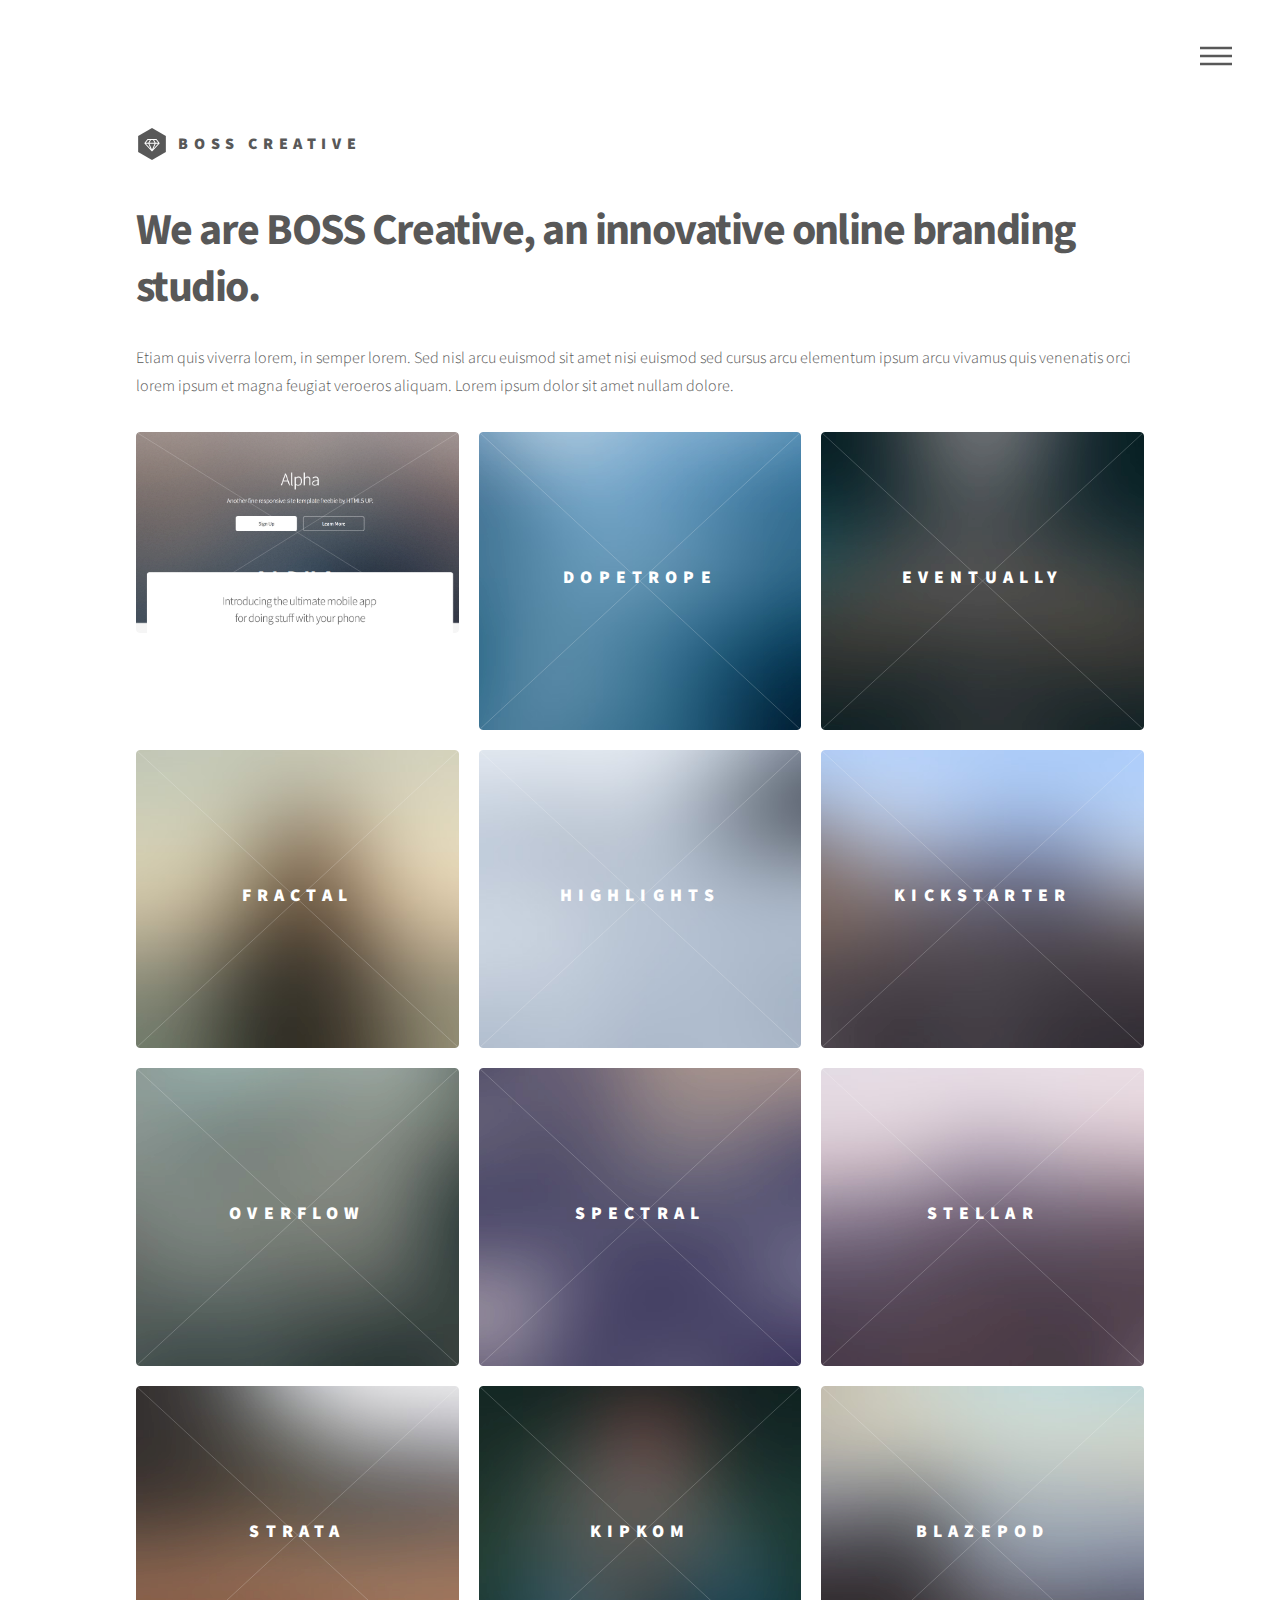
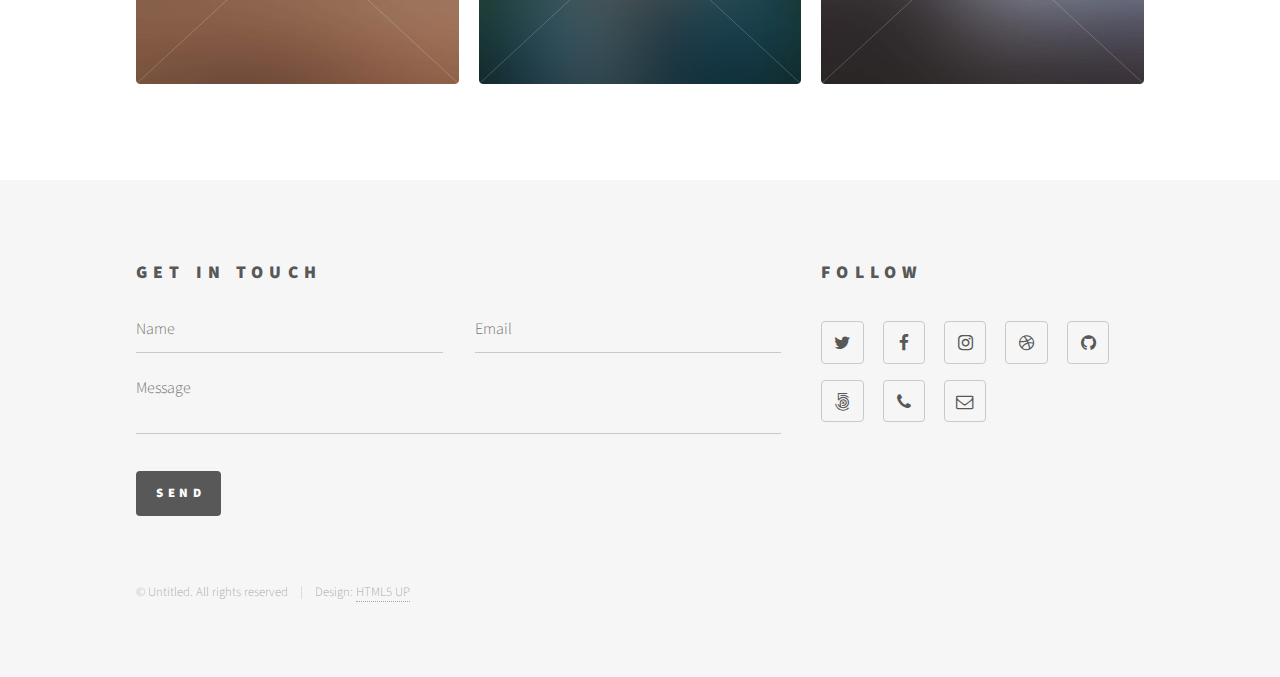
==== commit 4eec03ff: "yarn bread" ====
--- a/public/index.html
+++ b/public/index.html
@@ -6,7 +6,7 @@
 -->
 <html>
 	<head>
-		<title>Phantom by HTML5 UP</title>
+		<title>BOSS Creative</title>
 		<meta charset="utf-8" />
 		<meta name="viewport" content="width=device-width, initial-scale=1" />
 		<!--[if lte IE 8]><script src="assets/js/ie/html5shiv.js"></script><![endif]-->
@@ -59,7 +59,7 @@
 							<section class="tiles">
 								<article class="style1">
 									<span class="image">
-										<img src="images/pic01.jpg" alt="" />
+										<img src="images/picpic.png" alt="" />
 									</span>
 									<a href="alpha/index.html">
 										<h2>Alpha</h2>
@@ -116,7 +116,7 @@
 									<span class="image">
 										<img src="images/pic06.jpg" alt="" />
 									</span>
-									<a href="jumpstart/index.html">
+									<a href="https://jumpstart-theme.myshopify.com/">
 										<h2>Kickstarter</h2>
 										<div class="content">
 											<p>Sed nisl arcu euismod sit amet nisi lorem etiam dolor veroeros et feugiat.</p>
--- a/public/assets/css/main.css
+++ b/public/assets/css/main.css
@@ -2729,7 +2729,7 @@
 						margin-bottom: 0;
 					}
 
-			.tiles article.style1 > .image:before {
+			/*.tiles article.style1 > .image:before {
 				background-color: #f2849e;
 			}
 
@@ -2751,7 +2751,7 @@
 
 			.tiles article.style6 > .image:before {
 				background-color: #8499e7;
-			}
+			}*/
 
 			body:not(.is-touch) .tiles article:hover > .image {
 				-moz-transform: scale(1.1);
